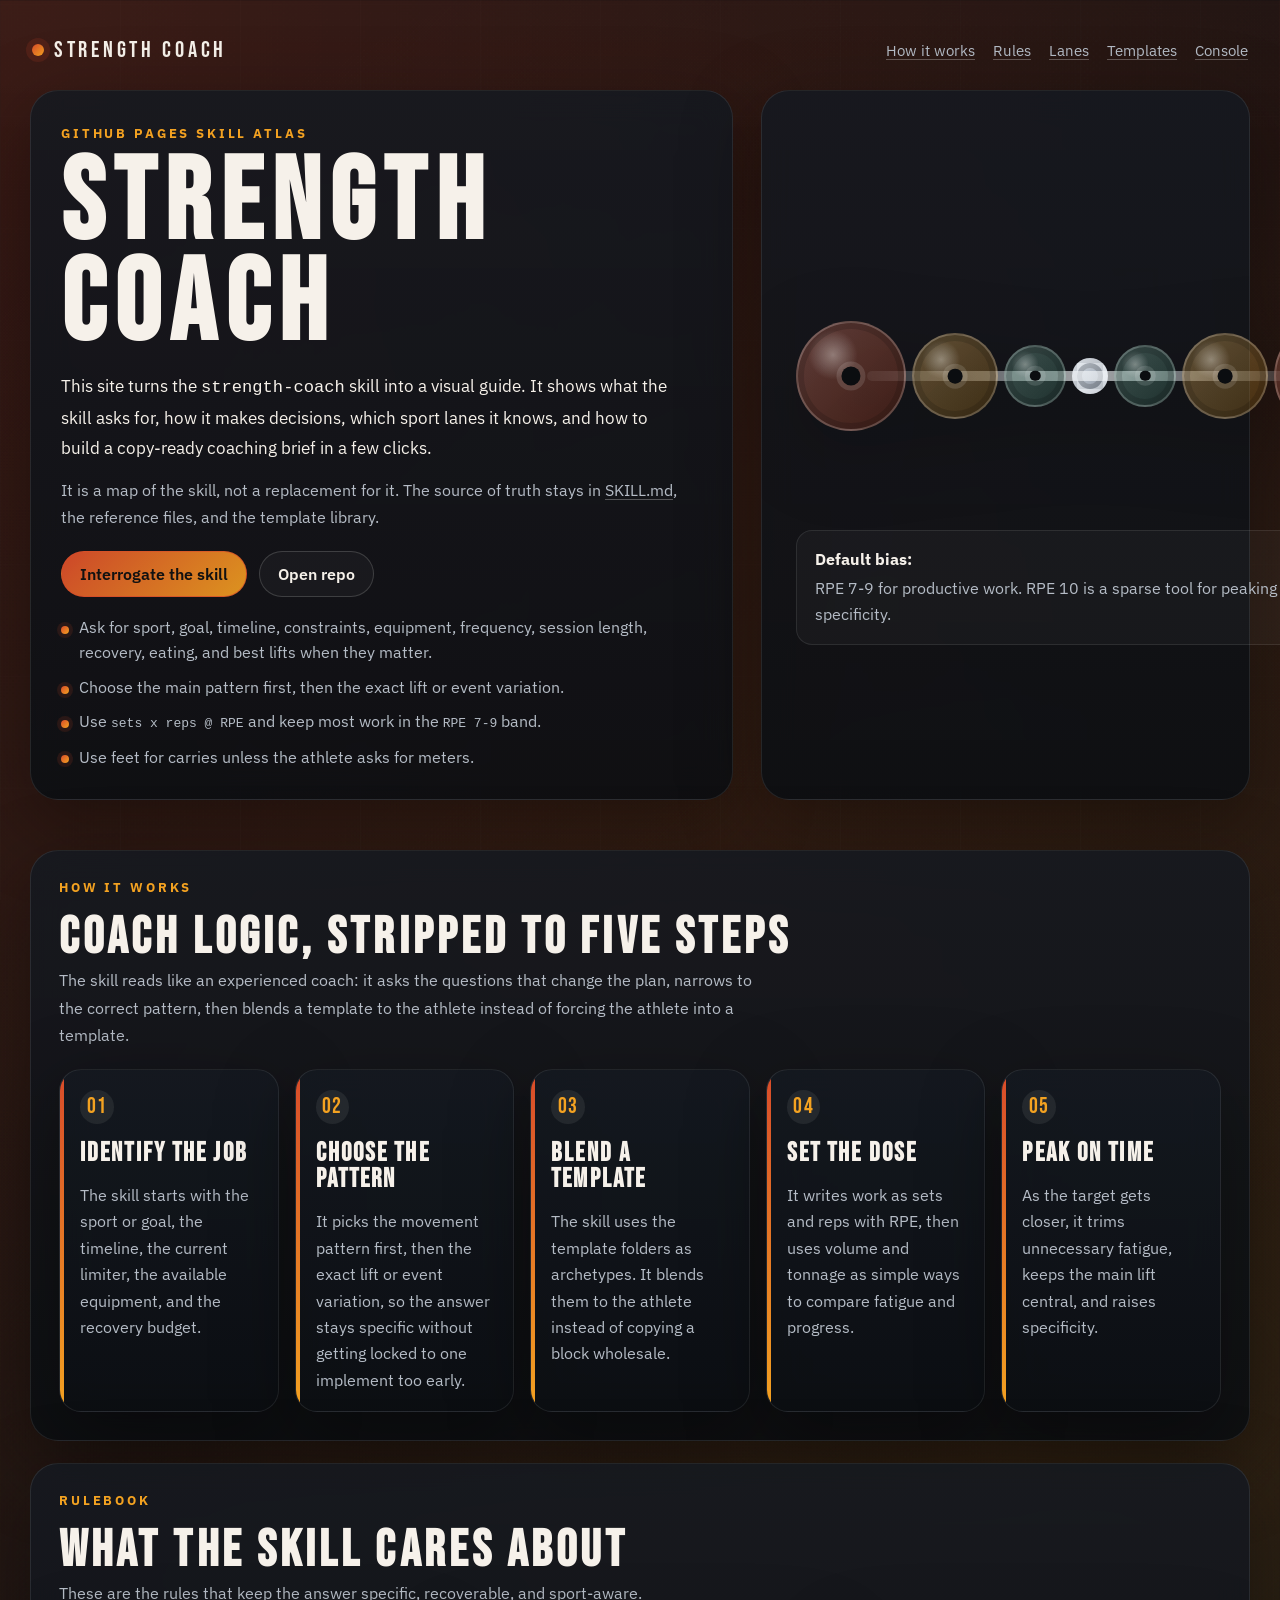
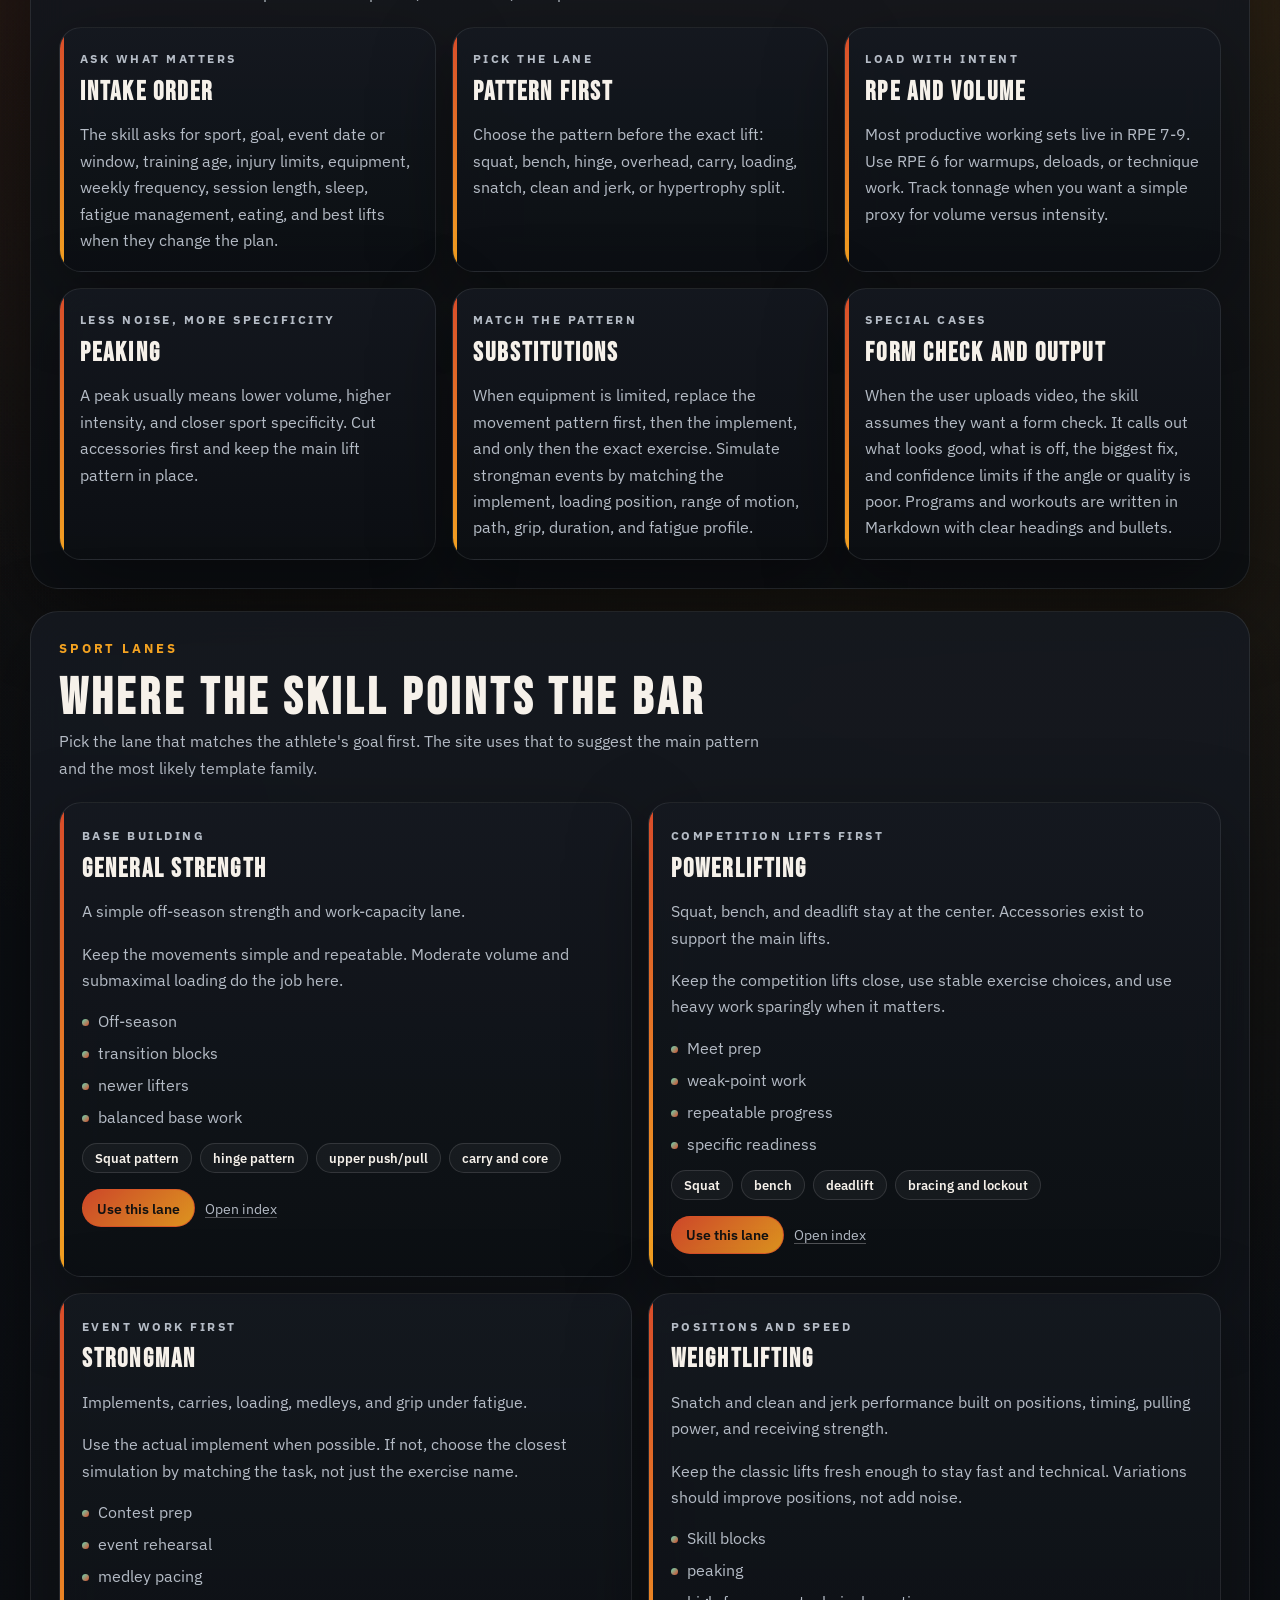
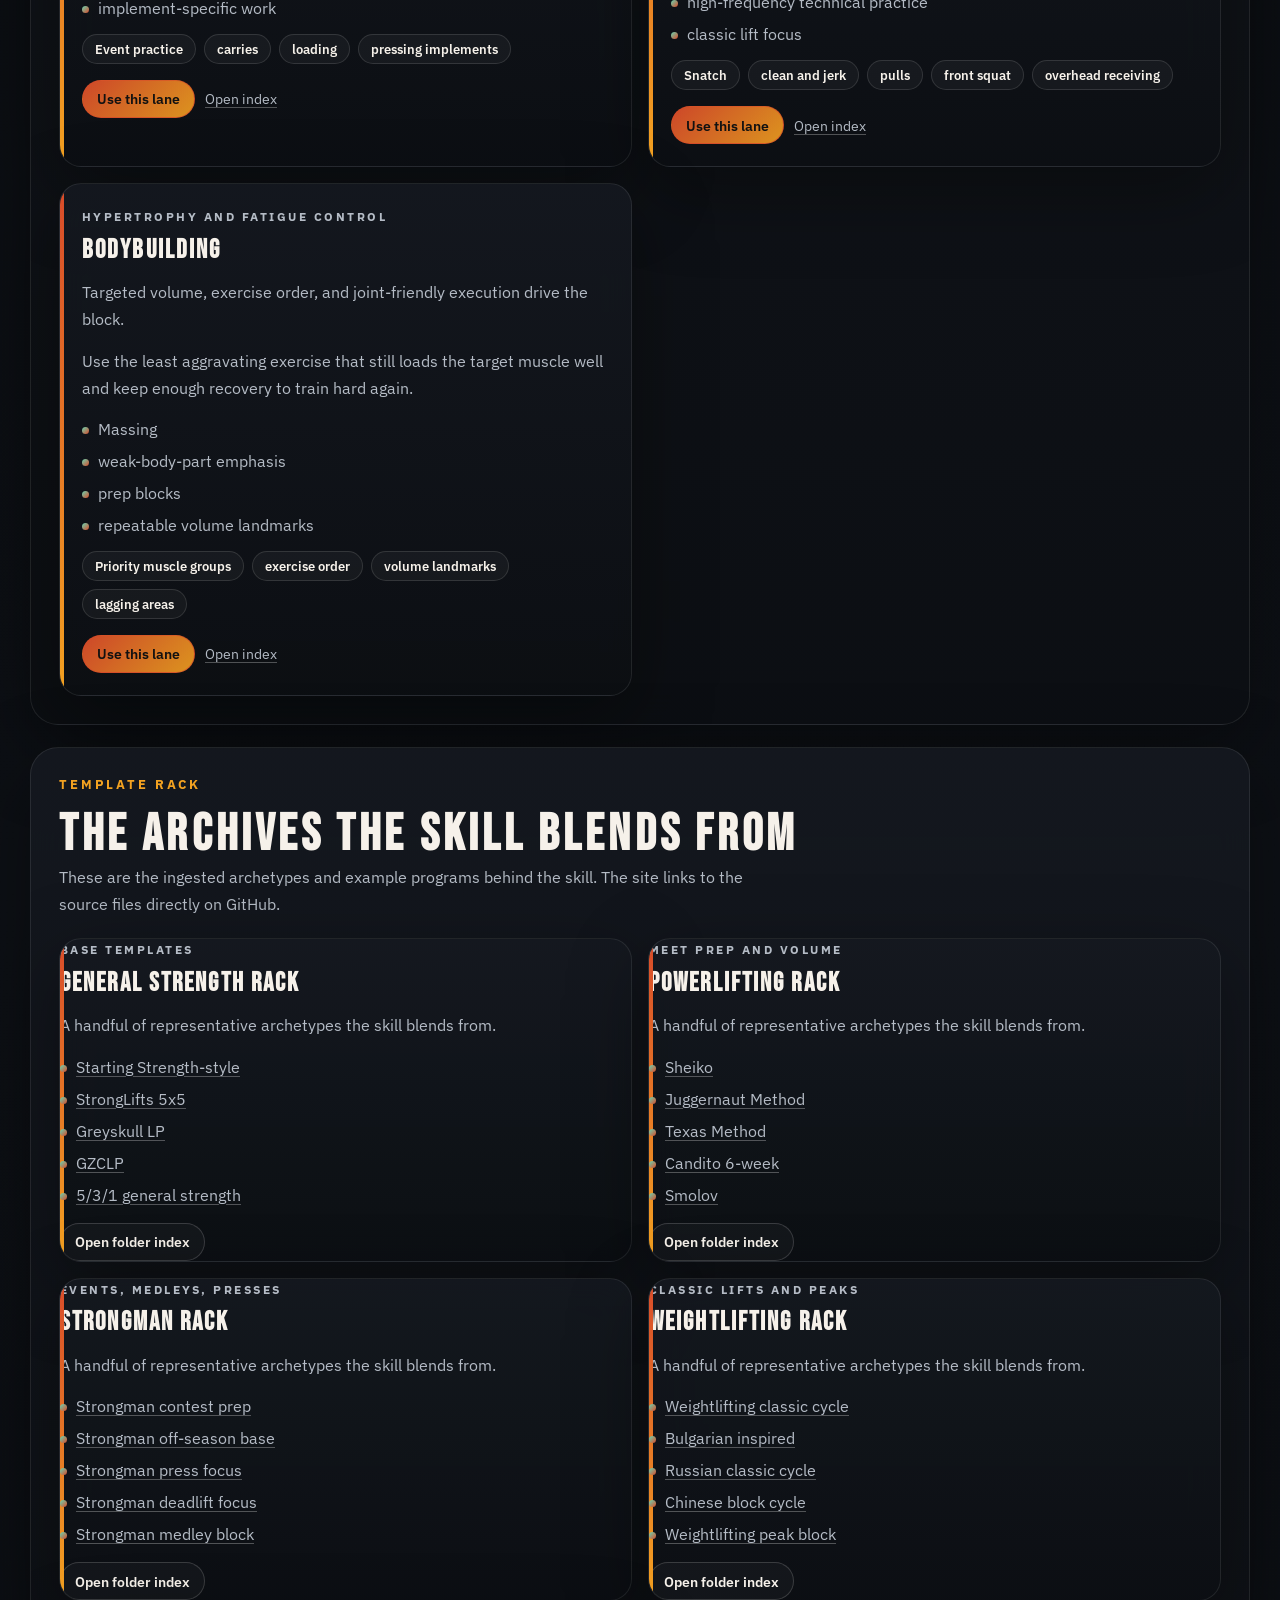
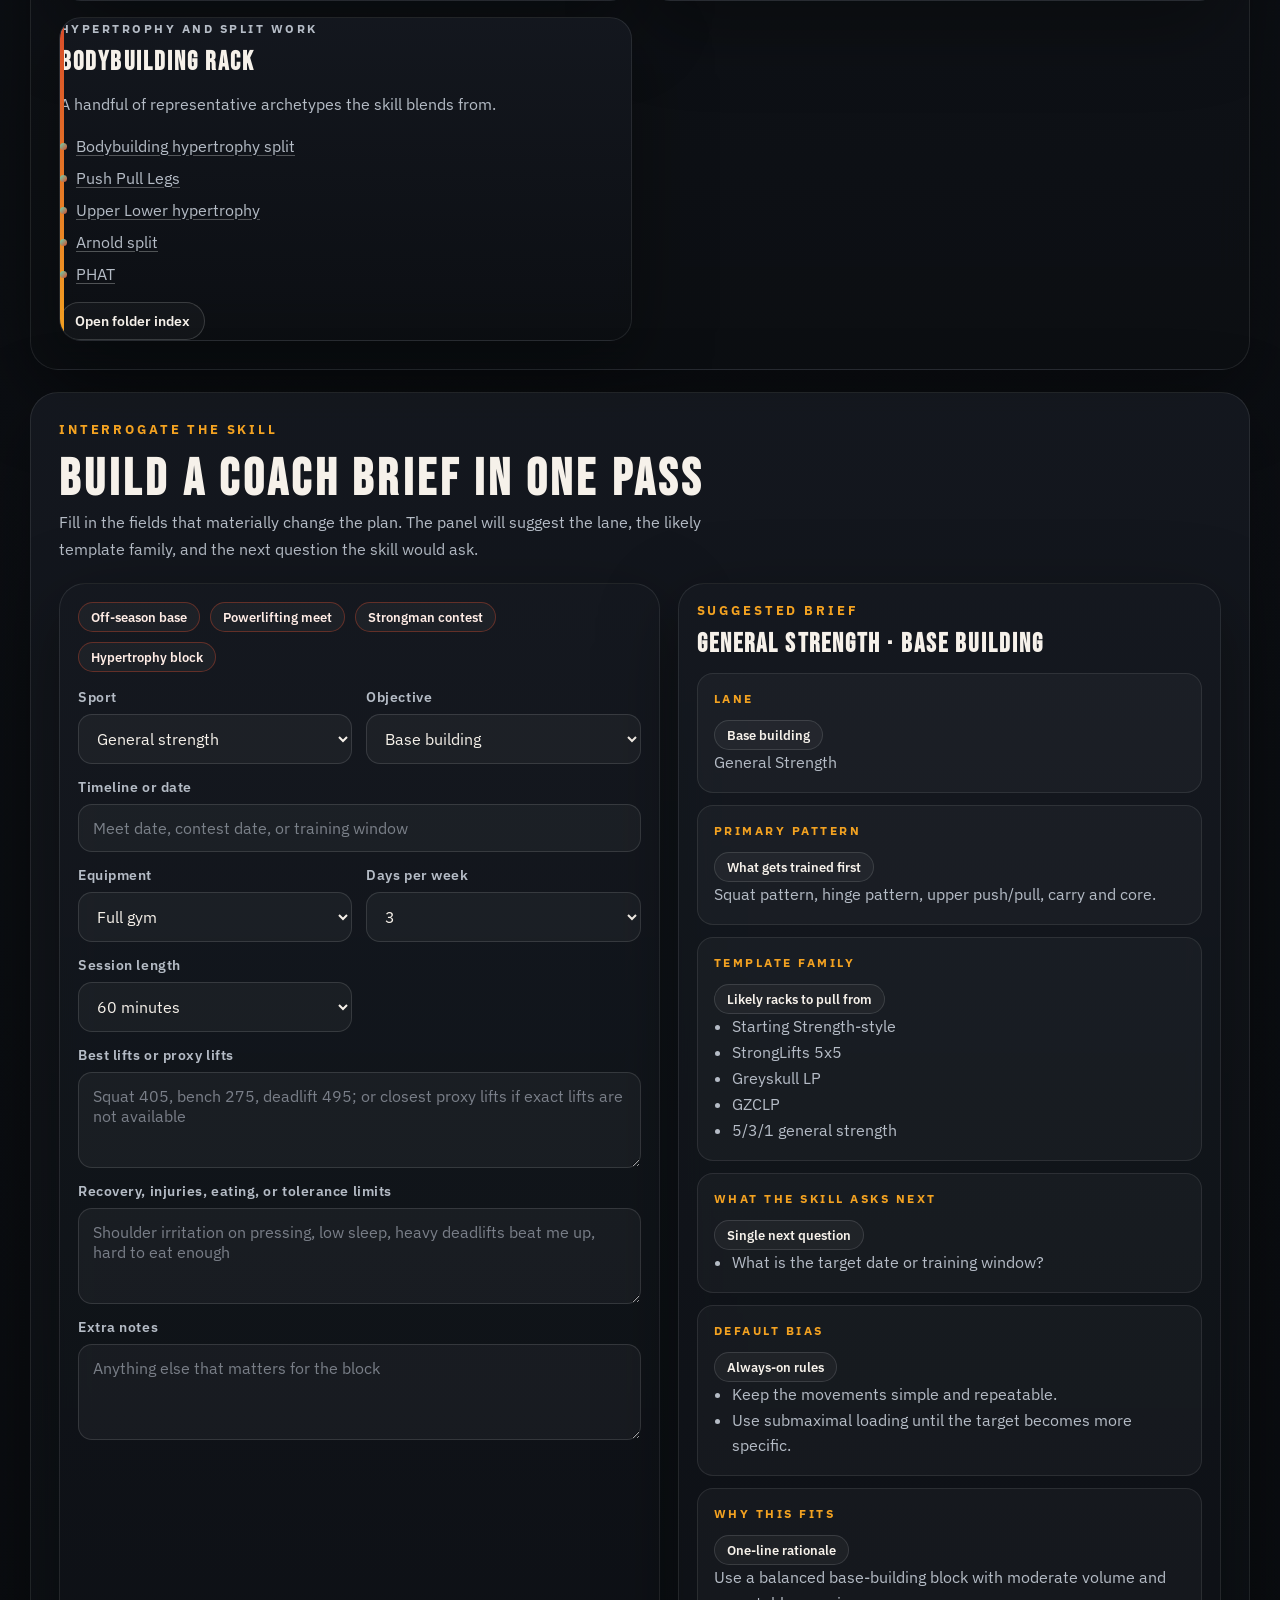
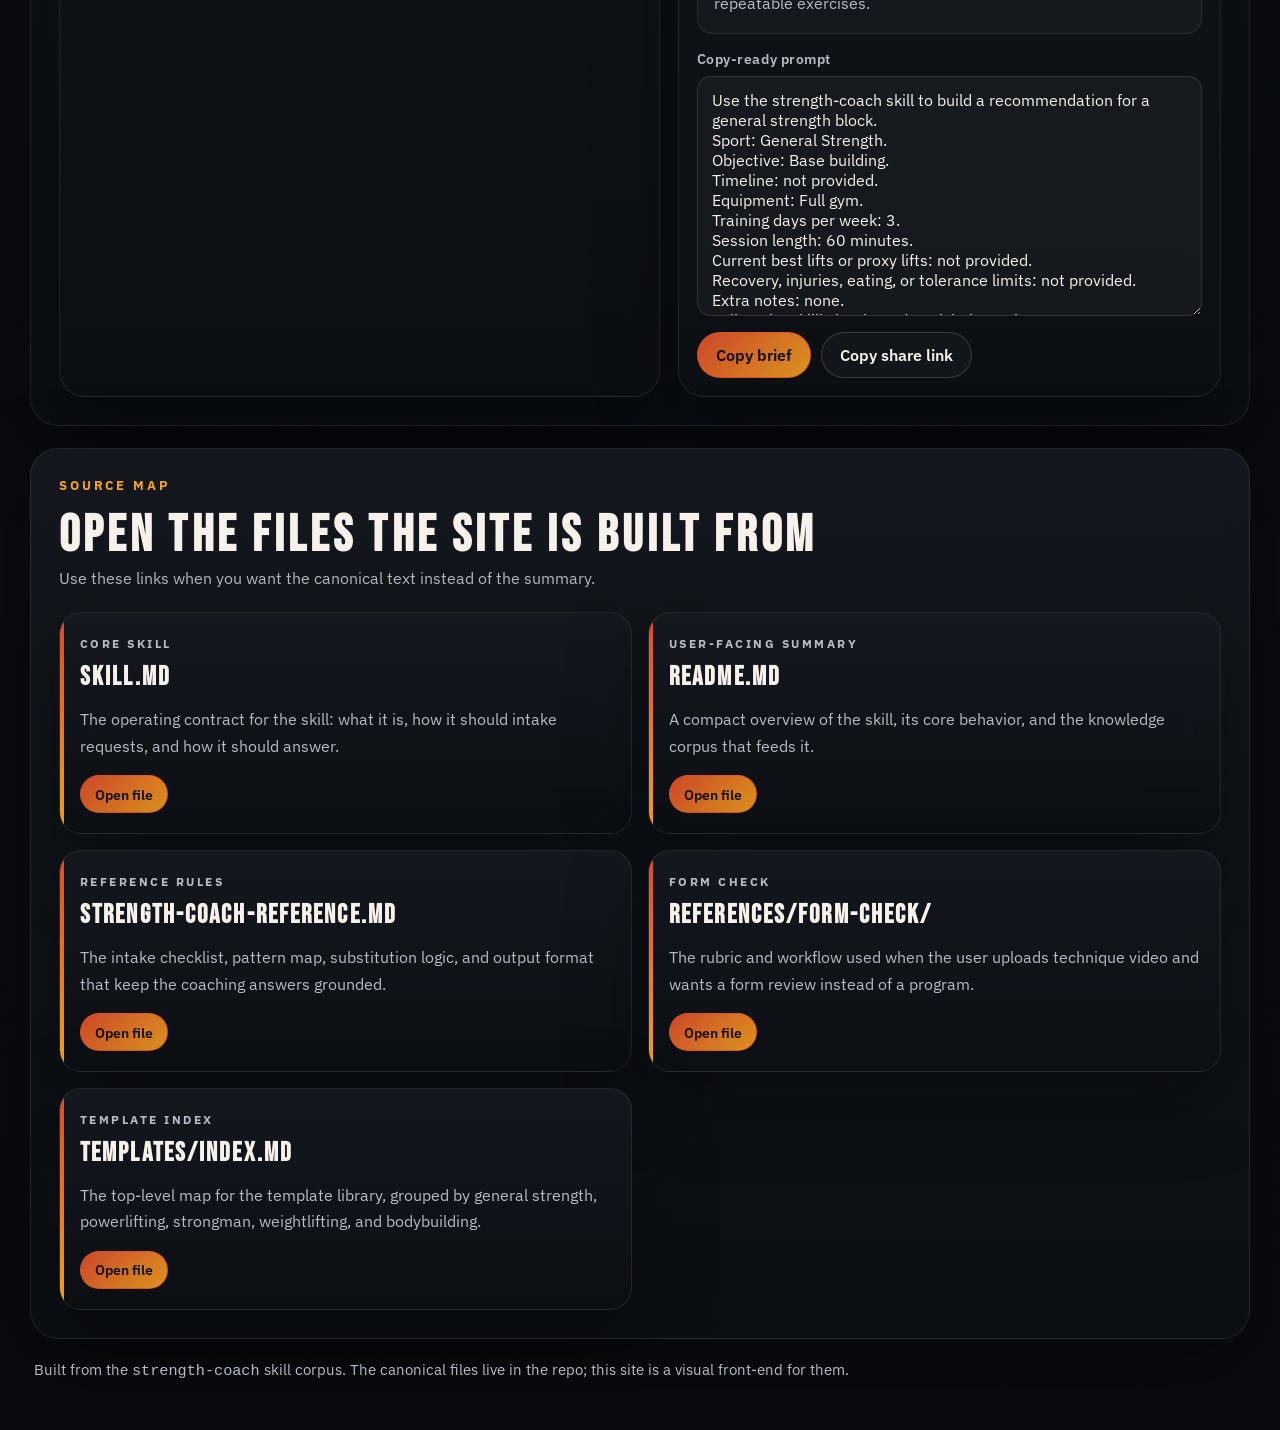
==== site/index.html @ b8aef561 "publish strength coach site" ====
<!DOCTYPE html>
<html lang="en">
<head>
  <meta charset="UTF-8">
  <meta name="viewport" content="width=device-width, initial-scale=1.0">
  <meta name="description" content="A gym-style GitHub Pages site for the strength-coach skill.">
  <meta name="theme-color" content="#bf3b22">
  <meta property="og:title" content="Strength Coach Atlas">
  <meta property="og:description" content="Explore the strength-coach skill, its rules, its templates, and a simple intake console.">
  <title>Strength Coach Atlas</title>
  <link rel="preconnect" href="https://fonts.googleapis.com">
  <link rel="preconnect" href="https://fonts.gstatic.com" crossorigin>
  <link href="https://fonts.googleapis.com/css2?family=Bebas+Neue&family=IBM+Plex+Sans:wght@400;500;600;700&display=swap" rel="stylesheet">
  <link rel="stylesheet" href="styles.css">
</head>
<body>
  <div class="backdrop backdrop--grid" aria-hidden="true"></div>
  <div class="backdrop backdrop--rings" aria-hidden="true"></div>

  <div class="page">
    <header class="hero" id="top">
      <nav class="topbar" aria-label="Primary">
        <a class="brand" href="#top">Strength Coach</a>
        <div class="topbar__links">
          <a href="#how">How it works</a>
          <a href="#rules">Rules</a>
          <a href="#lanes">Lanes</a>
          <a href="#templates">Templates</a>
          <a href="#console">Console</a>
        </div>
      </nav>

      <div class="hero__grid">
        <div class="hero__copy">
          <p class="eyebrow">GitHub Pages skill atlas</p>
          <h1>Strength Coach</h1>
          <p class="lede">
            This site turns the <code>strength-coach</code> skill into a visual guide.
            It shows what the skill asks for, how it makes decisions, which sport lanes it knows,
            and how to build a copy-ready coaching brief in a few clicks.
          </p>

          <p class="hero__note">
            It is a map of the skill, not a replacement for it. The source of truth stays in
            <a href="https://github.com/ryanbieber/strength-coach/blob/main/SKILL.md" target="_blank" rel="noreferrer">SKILL.md</a>,
            the reference files, and the template library.
          </p>

          <div class="hero__actions">
            <a class="button button--primary" href="#console">Interrogate the skill</a>
            <a class="button" href="https://github.com/ryanbieber/strength-coach" target="_blank" rel="noreferrer">Open repo</a>
          </div>

          <ul class="hero__bullets" aria-label="Core rules">
            <li>Ask for sport, goal, timeline, constraints, equipment, frequency, session length, recovery, eating, and best lifts when they matter.</li>
            <li>Choose the main pattern first, then the exact lift or event variation.</li>
            <li>Use <code>sets x reps @ RPE</code> and keep most work in the <code>RPE 7-9</code> band.</li>
            <li>Use feet for carries unless the athlete asks for meters.</li>
          </ul>
        </div>

        <div class="hero__platewall" aria-hidden="true">
          <div class="barbell">
            <span class="plate plate--xl"></span>
            <span class="plate plate--lg"></span>
            <span class="plate plate--md"></span>
            <span class="sleeve"></span>
            <span class="plate plate--md"></span>
            <span class="plate plate--lg"></span>
            <span class="plate plate--xl"></span>
          </div>
          <div class="hero__callout">
            <strong>Default bias:</strong>
            <span>RPE 7-9 for productive work. RPE 10 is a sparse tool for peaking and specificity.</span>
          </div>
        </div>
      </div>
    </header>

    <main>
      <section class="section" id="how">
        <div class="section__heading">
          <p class="eyebrow">How it works</p>
          <h2>Coach logic, stripped to five steps</h2>
          <p class="section__lede">
            The skill reads like an experienced coach: it asks the questions that change the plan,
            narrows to the correct pattern, then blends a template to the athlete instead of forcing the athlete into a template.
          </p>
        </div>
        <div id="how-grid" class="card-grid"></div>
      </section>

      <section class="section" id="rules">
        <div class="section__heading">
          <p class="eyebrow">Rulebook</p>
          <h2>What the skill cares about</h2>
          <p class="section__lede">
            These are the rules that keep the answer specific, recoverable, and sport-aware.
          </p>
        </div>
        <div id="rules-grid" class="card-grid card-grid--three"></div>
      </section>

      <section class="section" id="lanes">
        <div class="section__heading">
          <p class="eyebrow">Sport lanes</p>
          <h2>Where the skill points the bar</h2>
          <p class="section__lede">
            Pick the lane that matches the athlete's goal first. The site uses that to suggest the main pattern and the most likely template family.
          </p>
        </div>
        <div id="lanes-grid" class="lane-grid"></div>
      </section>

      <section class="section" id="templates">
        <div class="section__heading">
          <p class="eyebrow">Template rack</p>
          <h2>The archives the skill blends from</h2>
          <p class="section__lede">
            These are the ingested archetypes and example programs behind the skill. The site links to the source files directly on GitHub.
          </p>
        </div>
        <div id="templates-grid" class="template-grid"></div>
      </section>

      <section class="section" id="console">
        <div class="section__heading">
          <p class="eyebrow">Interrogate the skill</p>
          <h2>Build a coach brief in one pass</h2>
          <p class="section__lede">
            Fill in the fields that materially change the plan. The panel will suggest the lane, the likely template family, and the next question the skill would ask.
          </p>
        </div>

        <div class="console">
          <form id="brief-form" class="brief-form">
            <div class="brief-form__presets" aria-label="Quick presets">
              <button type="button" class="chip" data-preset="base">Off-season base</button>
              <button type="button" class="chip" data-preset="meet">Powerlifting meet</button>
              <button type="button" class="chip" data-preset="contest">Strongman contest</button>
              <button type="button" class="chip" data-preset="hypertrophy">Hypertrophy block</button>
            </div>

            <div class="brief-form__grid">
              <label class="field">
                <span>Sport</span>
                <select name="sport">
                  <option value="general-strength">General strength</option>
                  <option value="powerlifting">Powerlifting</option>
                  <option value="strongman">Strongman</option>
                  <option value="weightlifting">Weightlifting</option>
                  <option value="bodybuilding">Bodybuilding</option>
                </select>
              </label>

              <label class="field">
                <span>Objective</span>
                <select name="objective">
                  <option value="base">Base building</option>
                  <option value="build">Build phase</option>
                  <option value="peak">Peak</option>
                  <option value="contest-prep">Contest prep</option>
                  <option value="hypertrophy">Hypertrophy</option>
                  <option value="weak-point">Weak point focus</option>
                  <option value="general">General improvement</option>
                </select>
              </label>

              <label class="field field--wide">
                <span>Timeline or date</span>
                <input name="timeline" type="text" placeholder="Meet date, contest date, or training window">
              </label>

              <label class="field">
                <span>Equipment</span>
                <select name="equipment">
                  <option value="full-gym">Full gym</option>
                  <option value="barbell-only">Barbell only</option>
                  <option value="home-gym">Home gym</option>
                  <option value="implements">Strongman implements</option>
                  <option value="machines-cables">Machines and cables</option>
                  <option value="mixed">Mixed / limited</option>
                </select>
              </label>

              <label class="field">
                <span>Days per week</span>
                <select name="days">
                  <option value="3">3</option>
                  <option value="4">4</option>
                  <option value="5">5</option>
                  <option value="6">6</option>
                </select>
              </label>

              <label class="field">
                <span>Session length</span>
                <select name="session">
                  <option value="60">60 minutes</option>
                  <option value="75">75 minutes</option>
                  <option value="90">90 minutes</option>
                  <option value="120">120 minutes</option>
                </select>
              </label>

              <label class="field field--wide">
                <span>Best lifts or proxy lifts</span>
                <textarea name="bests" rows="3" placeholder="Squat 405, bench 275, deadlift 495; or closest proxy lifts if exact lifts are not available"></textarea>
              </label>

              <label class="field field--wide">
                <span>Recovery, injuries, eating, or tolerance limits</span>
                <textarea name="limits" rows="3" placeholder="Shoulder irritation on pressing, low sleep, heavy deadlifts beat me up, hard to eat enough"></textarea>
              </label>

              <label class="field field--wide">
                <span>Extra notes</span>
                <textarea name="notes" rows="3" placeholder="Anything else that matters for the block"></textarea>
              </label>
            </div>
          </form>

          <aside class="brief-output" aria-live="polite">
            <div class="brief-output__header">
              <p class="eyebrow">Suggested brief</p>
              <h3 id="brief-title">General strength base</h3>
            </div>

            <div id="brief-summary" class="brief-output__summary"></div>

            <label class="field brief-output__copy">
              <span>Copy-ready prompt</span>
              <textarea id="brief-copy" rows="10" readonly></textarea>
            </label>

            <div class="brief-output__actions">
              <button type="button" class="button button--primary" id="copy-brief">Copy brief</button>
              <button type="button" class="button" id="copy-link">Copy share link</button>
            </div>
          </aside>
        </div>
      </section>

      <section class="section" id="sources">
        <div class="section__heading">
          <p class="eyebrow">Source map</p>
          <h2>Open the files the site is built from</h2>
          <p class="section__lede">
            Use these links when you want the canonical text instead of the summary.
          </p>
        </div>
        <div id="source-grid" class="source-grid"></div>
      </section>
    </main>

    <footer class="footer">
      <p>
        Built from the <code>strength-coach</code> skill corpus. The canonical files live in the repo; this site is a visual front-end for them.
      </p>
    </footer>
  </div>

  <script src="app.js" defer></script>
</body>
</html>
---- site/styles.css ----
:root {
  color-scheme: dark;
  --bg: #0a0c10;
  --bg-soft: #11151b;
  --panel: rgba(17, 21, 27, 0.88);
  --panel-strong: rgba(25, 30, 38, 0.98);
  --line: rgba(255, 255, 255, 0.09);
  --line-strong: rgba(255, 255, 255, 0.16);
  --text: #f6f1ea;
  --muted: #b5bcc6;
  --subtle: #7d8793;
  --accent: #d84b2a;
  --accent-2: #f3a221;
  --accent-3: #68d6b3;
  --shadow: 0 24px 80px rgba(0, 0, 0, 0.35);
  --radius: 22px;
  --radius-sm: 16px;
  --max: 1220px;
}

* {
  box-sizing: border-box;
}

html {
  scroll-behavior: smooth;
}

body {
  margin: 0;
  min-height: 100vh;
  font-family: "IBM Plex Sans", system-ui, sans-serif;
  background:
    radial-gradient(circle at top left, rgba(216, 75, 42, 0.24), transparent 28%),
    radial-gradient(circle at 85% 18%, rgba(243, 162, 33, 0.14), transparent 24%),
    linear-gradient(180deg, #080a0d 0%, #0d1015 52%, #090b0e 100%);
  color: var(--text);
  overflow-x: hidden;
}

body::before {
  content: "";
  position: fixed;
  inset: 0;
  pointer-events: none;
  background-image:
    linear-gradient(to bottom, rgba(255, 255, 255, 0.03), transparent 15%),
    repeating-linear-gradient(90deg, rgba(255, 255, 255, 0.025) 0 1px, transparent 1px 120px);
  opacity: 0.35;
  mix-blend-mode: screen;
}

a {
  color: inherit;
  text-decoration-color: rgba(255, 255, 255, 0.28);
  text-underline-offset: 0.18em;
}

a:hover {
  text-decoration-color: currentColor;
}

button,
input,
select,
textarea {
  font: inherit;
}

button {
  cursor: pointer;
}

.page {
  position: relative;
  z-index: 1;
  width: min(var(--max), calc(100% - 32px));
  margin: 0 auto;
  padding: 18px 0 48px;
}

.backdrop {
  position: fixed;
  inset: 0;
  pointer-events: none;
  z-index: 0;
}

.backdrop--grid {
  background:
    linear-gradient(transparent 0 0),
    repeating-linear-gradient(0deg, transparent 0 111px, rgba(255, 255, 255, 0.03) 111px 112px);
  opacity: 0.3;
}

.backdrop--rings {
  background:
    radial-gradient(circle at 12% 9%, rgba(216, 75, 42, 0.16), transparent 0 180px),
    radial-gradient(circle at 88% 12%, rgba(243, 162, 33, 0.12), transparent 0 220px),
    radial-gradient(circle at 68% 70%, rgba(104, 214, 179, 0.08), transparent 0 220px);
  filter: blur(2px);
}

.hero,
.section,
.footer {
  position: relative;
}

.hero {
  padding: 8px 0 28px;
}

.topbar {
  display: flex;
  align-items: center;
  justify-content: space-between;
  gap: 20px;
  padding: 10px 2px 26px;
}

.brand {
  display: inline-flex;
  align-items: center;
  gap: 10px;
  font-family: "Bebas Neue", sans-serif;
  font-size: 1.45rem;
  letter-spacing: 0.16em;
  text-transform: uppercase;
  text-decoration: none;
}

.brand::before {
  content: "";
  width: 12px;
  height: 12px;
  border-radius: 50%;
  background: linear-gradient(135deg, var(--accent), var(--accent-2));
  box-shadow: 0 0 0 6px rgba(216, 75, 42, 0.14);
}

.topbar__links {
  display: flex;
  flex-wrap: wrap;
  justify-content: flex-end;
  gap: 14px 18px;
  color: var(--muted);
  font-size: 0.93rem;
}

.hero__grid {
  display: grid;
  grid-template-columns: minmax(0, 1.18fr) minmax(320px, 0.82fr);
  gap: 28px;
  align-items: center;
}

.hero__copy,
.hero__platewall,
.section,
.brief-form,
.brief-output,
.card,
.lane-card,
.template-card,
.source-card {
  border: 1px solid var(--line);
  background: linear-gradient(180deg, rgba(21, 25, 32, 0.88), rgba(12, 15, 19, 0.9));
  box-shadow: var(--shadow);
  backdrop-filter: blur(16px);
}

.hero__copy {
  border-radius: calc(var(--radius) + 6px);
  padding: 34px 30px 30px;
}

.eyebrow {
  margin: 0 0 12px;
  color: var(--accent-2);
  font-size: 0.81rem;
  font-weight: 700;
  letter-spacing: 0.22em;
  text-transform: uppercase;
}

h1,
h2,
h3 {
  margin: 0;
  font-family: "Bebas Neue", sans-serif;
  letter-spacing: 0.08em;
  text-transform: uppercase;
}

h1 {
  font-size: clamp(4rem, 9vw, 7.4rem);
  line-height: 0.88;
  margin-bottom: 14px;
}

h2 {
  font-size: clamp(2rem, 4vw, 3.2rem);
  line-height: 0.92;
}

h3 {
  font-size: 1.65rem;
  line-height: 1;
}

.lede {
  margin: 0 0 14px;
  max-width: 62ch;
  color: var(--text);
  font-size: 1.07rem;
  line-height: 1.75;
}

.hero__note,
.section__lede,
.footer {
  color: var(--muted);
  line-height: 1.7;
}

.hero__note {
  margin: 0 0 20px;
  max-width: 66ch;
}

.hero__actions {
  display: flex;
  flex-wrap: wrap;
  gap: 12px;
  margin-bottom: 18px;
}

.button {
  display: inline-flex;
  align-items: center;
  justify-content: center;
  min-height: 46px;
  padding: 0 18px;
  border-radius: 999px;
  border: 1px solid var(--line-strong);
  background: rgba(255, 255, 255, 0.03);
  color: var(--text);
  text-decoration: none;
  font-weight: 600;
  transition: transform 0.18s ease, border-color 0.18s ease, background 0.18s ease;
}

.button:hover,
.button:focus-visible {
  transform: translateY(-1px);
  border-color: rgba(255, 255, 255, 0.24);
  background: rgba(255, 255, 255, 0.06);
}

.button--primary {
  border-color: rgba(216, 75, 42, 0.68);
  background: linear-gradient(135deg, rgba(216, 75, 42, 0.95), rgba(243, 162, 33, 0.9));
  color: #111;
}

.button--primary:hover,
.button--primary:focus-visible {
  border-color: rgba(243, 162, 33, 0.95);
  background: linear-gradient(135deg, rgba(225, 94, 56, 1), rgba(243, 180, 44, 1));
}

.hero__bullets {
  display: grid;
  gap: 10px;
  margin: 0;
  padding: 0;
  list-style: none;
}

.hero__bullets li {
  position: relative;
  padding-left: 18px;
  color: var(--muted);
  line-height: 1.55;
}

.hero__bullets li::before {
  content: "";
  position: absolute;
  left: 0;
  top: 0.68em;
  width: 8px;
  height: 8px;
  border-radius: 50%;
  background: linear-gradient(135deg, var(--accent), var(--accent-2));
  box-shadow: 0 0 0 4px rgba(216, 75, 42, 0.12);
}

.hero__platewall {
  border-radius: calc(var(--radius) + 6px);
  padding: 34px;
  min-height: 100%;
  display: grid;
  gap: 24px;
  align-content: center;
}

.barbell {
  position: relative;
  display: flex;
  align-items: center;
  justify-content: center;
  min-height: 260px;
  gap: 6px;
  padding: 20px 0;
  filter: drop-shadow(0 22px 42px rgba(0, 0, 0, 0.38));
  animation: float 7s ease-in-out infinite;
}

.barbell::before {
  content: "";
  position: absolute;
  inset: 50% 12%;
  height: 10px;
  transform: translateY(-50%);
  border-radius: 999px;
  background: linear-gradient(90deg, rgba(210, 218, 230, 0.1), rgba(244, 247, 250, 0.65), rgba(210, 218, 230, 0.1));
}

.plate,
.sleeve {
  display: inline-block;
  border-radius: 50%;
}

.plate {
  position: relative;
  border: 2px solid rgba(255, 255, 255, 0.18);
  background: radial-gradient(circle at 33% 30%, rgba(255, 255, 255, 0.35), transparent 24%), linear-gradient(135deg, rgba(255, 255, 255, 0.12), rgba(0, 0, 0, 0.16));
  box-shadow: inset 0 0 0 6px rgba(0, 0, 0, 0.14);
}

.plate::after {
  content: "";
  position: absolute;
  inset: 50%;
  width: 18%;
  height: 18%;
  transform: translate(-50%, -50%);
  border-radius: 50%;
  background: #0b0d10;
  box-shadow: 0 0 0 5px rgba(255, 255, 255, 0.12);
}

.plate--xl {
  width: 110px;
  height: 110px;
  background-color: rgba(216, 75, 42, 0.28);
}

.plate--lg {
  width: 86px;
  height: 86px;
  background-color: rgba(243, 162, 33, 0.25);
}

.plate--md {
  width: 62px;
  height: 62px;
  background-color: rgba(104, 214, 179, 0.2);
}

.sleeve {
  width: 36px;
  height: 36px;
  border: 5px solid rgba(255, 255, 255, 0.38);
  background: linear-gradient(135deg, #d4dbe4, #8e97a3);
  box-shadow: inset 0 0 0 5px rgba(0, 0, 0, 0.16);
}

.hero__callout {
  padding: 16px 18px;
  border-radius: var(--radius-sm);
  border: 1px solid var(--line);
  background: rgba(255, 255, 255, 0.03);
  color: var(--muted);
  line-height: 1.6;
}

.hero__callout strong {
  display: block;
  color: var(--text);
  margin-bottom: 4px;
}

.section {
  margin-top: 22px;
  padding: 28px;
  border-radius: calc(var(--radius) + 6px);
}

.section__heading {
  display: grid;
  gap: 6px;
  margin-bottom: 20px;
}

.section__lede {
  margin: 0;
  max-width: 70ch;
}

.card-grid,
.lane-grid,
.template-grid,
.source-grid {
  display: grid;
  gap: 16px;
}

.card-grid {
  grid-template-columns: repeat(5, minmax(0, 1fr));
}

.card-grid--three {
  grid-template-columns: repeat(3, minmax(0, 1fr));
}

.lane-grid {
  grid-template-columns: repeat(2, minmax(0, 1fr));
}

.template-grid,
.source-grid {
  grid-template-columns: repeat(2, minmax(0, 1fr));
}

.card,
.lane-card,
.template-card,
.source-card {
  position: relative;
  overflow: hidden;
  border-radius: var(--radius);
}

.card {
  padding: 20px 20px 18px;
  min-height: 100%;
}

.card::before,
.lane-card::before,
.template-card::before,
.source-card::before {
  content: "";
  position: absolute;
  inset: 0 auto 0 0;
  width: 4px;
  background: linear-gradient(180deg, var(--accent), var(--accent-2));
}

.card__number {
  display: inline-flex;
  align-items: center;
  justify-content: center;
  width: 2.1rem;
  height: 2.1rem;
  margin-bottom: 16px;
  border-radius: 50%;
  background: rgba(255, 255, 255, 0.07);
  color: var(--accent-2);
  font-family: "Bebas Neue", sans-serif;
  font-size: 1.35rem;
  letter-spacing: 0.06em;
}

.card p,
.lane-card p,
.template-card p,
.source-card p {
  color: var(--muted);
  line-height: 1.65;
}

.card p:last-child,
.lane-card p:last-child,
.template-card p:last-child,
.source-card p:last-child {
  margin-bottom: 0;
}

.pill-row,
.lane-card__tags,
.template-card__tags {
  display: flex;
  flex-wrap: wrap;
  gap: 8px;
  margin-top: 14px;
}

.pill,
.chip,
.tag {
  display: inline-flex;
  align-items: center;
  justify-content: center;
  min-height: 30px;
  padding: 0 12px;
  border-radius: 999px;
  border: 1px solid rgba(255, 255, 255, 0.12);
  background: rgba(255, 255, 255, 0.04);
  color: var(--text);
  font-size: 0.84rem;
  font-weight: 600;
}

.chip {
  border-color: rgba(216, 75, 42, 0.38);
  color: #ffece5;
  transition: transform 0.18s ease, background 0.18s ease, border-color 0.18s ease;
}

.chip:hover,
.chip:focus-visible {
  transform: translateY(-1px);
  border-color: rgba(243, 162, 33, 0.75);
  background: rgba(216, 75, 42, 0.16);
}

.lane-card {
  padding: 22px;
}

.lane-card__eyebrow,
.template-card__eyebrow,
.source-card__eyebrow {
  margin: 0 0 10px;
  color: var(--accent-2);
  font-size: 0.78rem;
  font-weight: 700;
  letter-spacing: 0.2em;
  text-transform: uppercase;
}

.lane-card__list,
.template-card__list {
  display: grid;
  gap: 8px;
  margin: 14px 0 0;
  padding: 0;
  list-style: none;
}

.lane-card__list li,
.template-card__list li {
  position: relative;
  padding-left: 16px;
  color: var(--muted);
  line-height: 1.5;
}

.lane-card__list li::before,
.template-card__list li::before {
  content: "";
  position: absolute;
  left: 0;
  top: 0.62em;
  width: 7px;
  height: 7px;
  border-radius: 50%;
  background: linear-gradient(135deg, var(--accent-3), var(--accent));
}

.lane-card__actions,
.template-card__actions,
.source-card__actions {
  display: flex;
  flex-wrap: wrap;
  align-items: center;
  gap: 10px;
  margin-top: 16px;
}

.lane-card__actions .button,
.template-card__actions .button,
.source-card__actions .button {
  min-height: 38px;
  padding-inline: 14px;
  font-size: 0.9rem;
}

.lane-card__source,
.template-card__source,
.source-card__source {
  color: var(--muted);
  font-size: 0.9rem;
}

.console {
  display: grid;
  grid-template-columns: minmax(0, 1.05fr) minmax(320px, 0.95fr);
  gap: 18px;
}

.brief-form,
.brief-output {
  border-radius: calc(var(--radius) + 4px);
}

.brief-form {
  padding: 18px;
}

.brief-form__presets {
  display: flex;
  flex-wrap: wrap;
  gap: 10px;
  margin-bottom: 16px;
}

.brief-form__grid {
  display: grid;
  gap: 14px;
  grid-template-columns: repeat(2, minmax(0, 1fr));
}

.field {
  display: grid;
  gap: 8px;
  color: var(--muted);
}

.field span {
  font-size: 0.86rem;
  font-weight: 600;
  letter-spacing: 0.04em;
}

.field input,
.field select,
.field textarea {
  width: 100%;
  padding: 13px 14px;
  border-radius: 14px;
  border: 1px solid rgba(255, 255, 255, 0.12);
  background: rgba(255, 255, 255, 0.04);
  color: var(--text);
  transition: border-color 0.18s ease, background 0.18s ease, transform 0.18s ease;
}

.field input::placeholder,
.field textarea::placeholder {
  color: rgba(181, 188, 198, 0.62);
}

.field input:focus,
.field select:focus,
.field textarea:focus {
  outline: none;
  border-color: rgba(243, 162, 33, 0.72);
  background: rgba(255, 255, 255, 0.07);
}

.field textarea {
  resize: vertical;
  min-height: 96px;
}

.field--wide {
  grid-column: 1 / -1;
}

.brief-output {
  padding: 18px;
  display: grid;
  gap: 16px;
  align-content: start;
}

.brief-output__header h3 {
  margin-top: 4px;
}

.brief-output__summary {
  display: grid;
  gap: 12px;
}

.brief-summary-card {
  padding: 16px;
  border-radius: var(--radius-sm);
  border: 1px solid var(--line);
  background: rgba(255, 255, 255, 0.03);
}

.brief-summary-card strong {
  display: block;
  margin-bottom: 6px;
  color: var(--accent-2);
  font-size: 0.78rem;
  letter-spacing: 0.2em;
  text-transform: uppercase;
}

.brief-summary-card p,
.brief-summary-card ul {
  margin: 0;
  color: var(--muted);
  line-height: 1.62;
}

.brief-summary-card ul {
  padding-left: 18px;
}

.brief-output__copy {
  gap: 8px;
}

.brief-output__copy textarea {
  min-height: 240px;
  resize: vertical;
}

.brief-output__actions {
  display: flex;
  flex-wrap: wrap;
  gap: 10px;
}

.source-card {
  padding: 20px;
}

.source-card__actions a {
  text-decoration: none;
}

.footer {
  padding: 18px 4px 0;
  font-size: 0.95rem;
}

.footer p {
  margin: 0;
}

.button:focus-visible,
.chip:focus-visible,
.field input:focus-visible,
.field select:focus-visible,
.field textarea:focus-visible {
  outline: 2px solid rgba(243, 162, 33, 0.9);
  outline-offset: 2px;
}

@keyframes float {
  0%,
  100% {
    transform: translateY(0);
  }
  50% {
    transform: translateY(-8px);
  }
}

@media (max-width: 1180px) {
  .card-grid {
    grid-template-columns: repeat(3, minmax(0, 1fr));
  }

  .card-grid--three {
    grid-template-columns: repeat(2, minmax(0, 1fr));
  }

  .hero__grid,
  .console {
    grid-template-columns: 1fr;
  }
}

@media (max-width: 820px) {
  .page {
    width: min(100% - 20px, var(--max));
    padding-top: 10px;
  }

  .topbar,
  .hero__grid {
    grid-template-columns: 1fr;
    align-items: start;
  }

  .topbar {
    display: grid;
  }

  .topbar__links {
    justify-content: flex-start;
  }

  .hero__copy,
  .hero__platewall,
  .section,
  .brief-form,
  .brief-output {
    padding: 20px;
  }

  .card-grid,
  .card-grid--three,
  .lane-grid,
  .template-grid,
  .source-grid,
  .brief-form__grid {
    grid-template-columns: 1fr;
  }

  .barbell {
    min-height: 220px;
    scale: 0.9;
  }
}

@media (prefers-reduced-motion: reduce) {
  html {
    scroll-behavior: auto;
  }

  .barbell {
    animation: none;
  }

  .button,
  .chip,
  .field input,
  .field select,
  .field textarea {
    transition: none;
  }
}
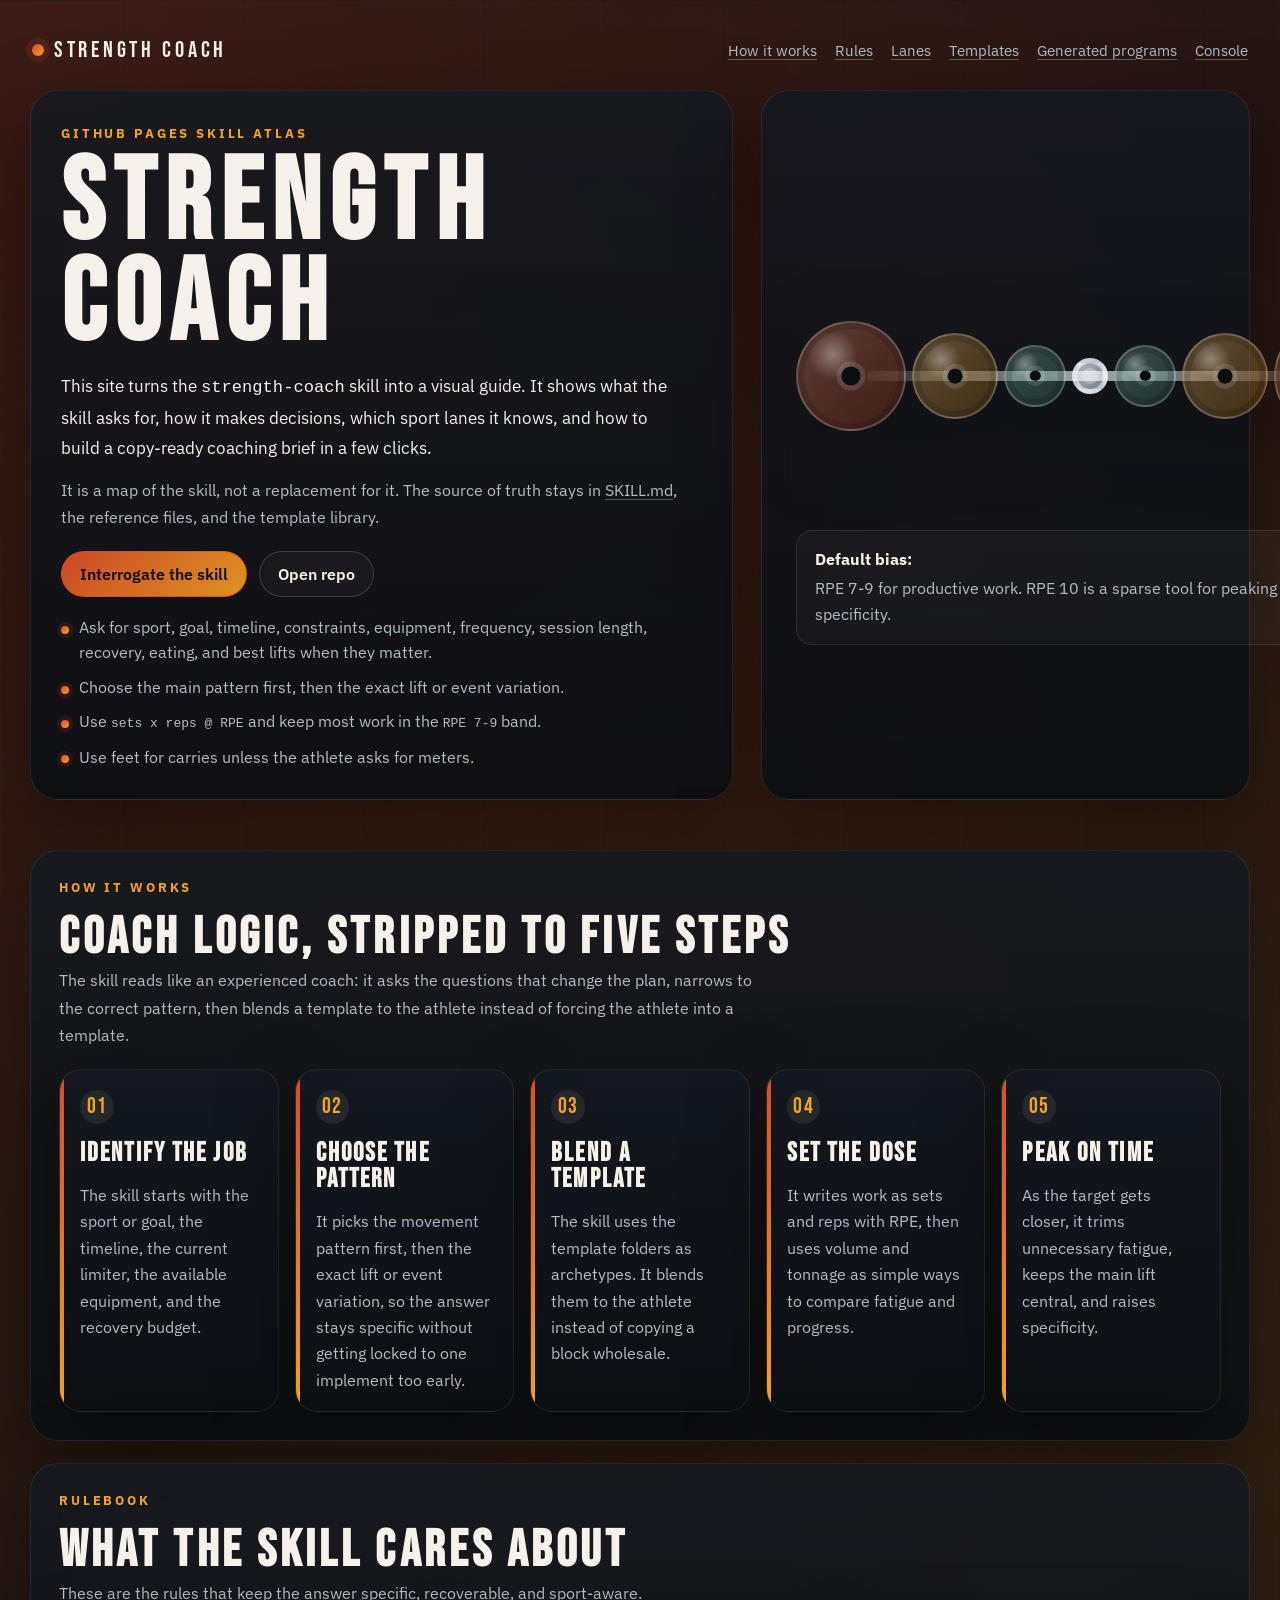
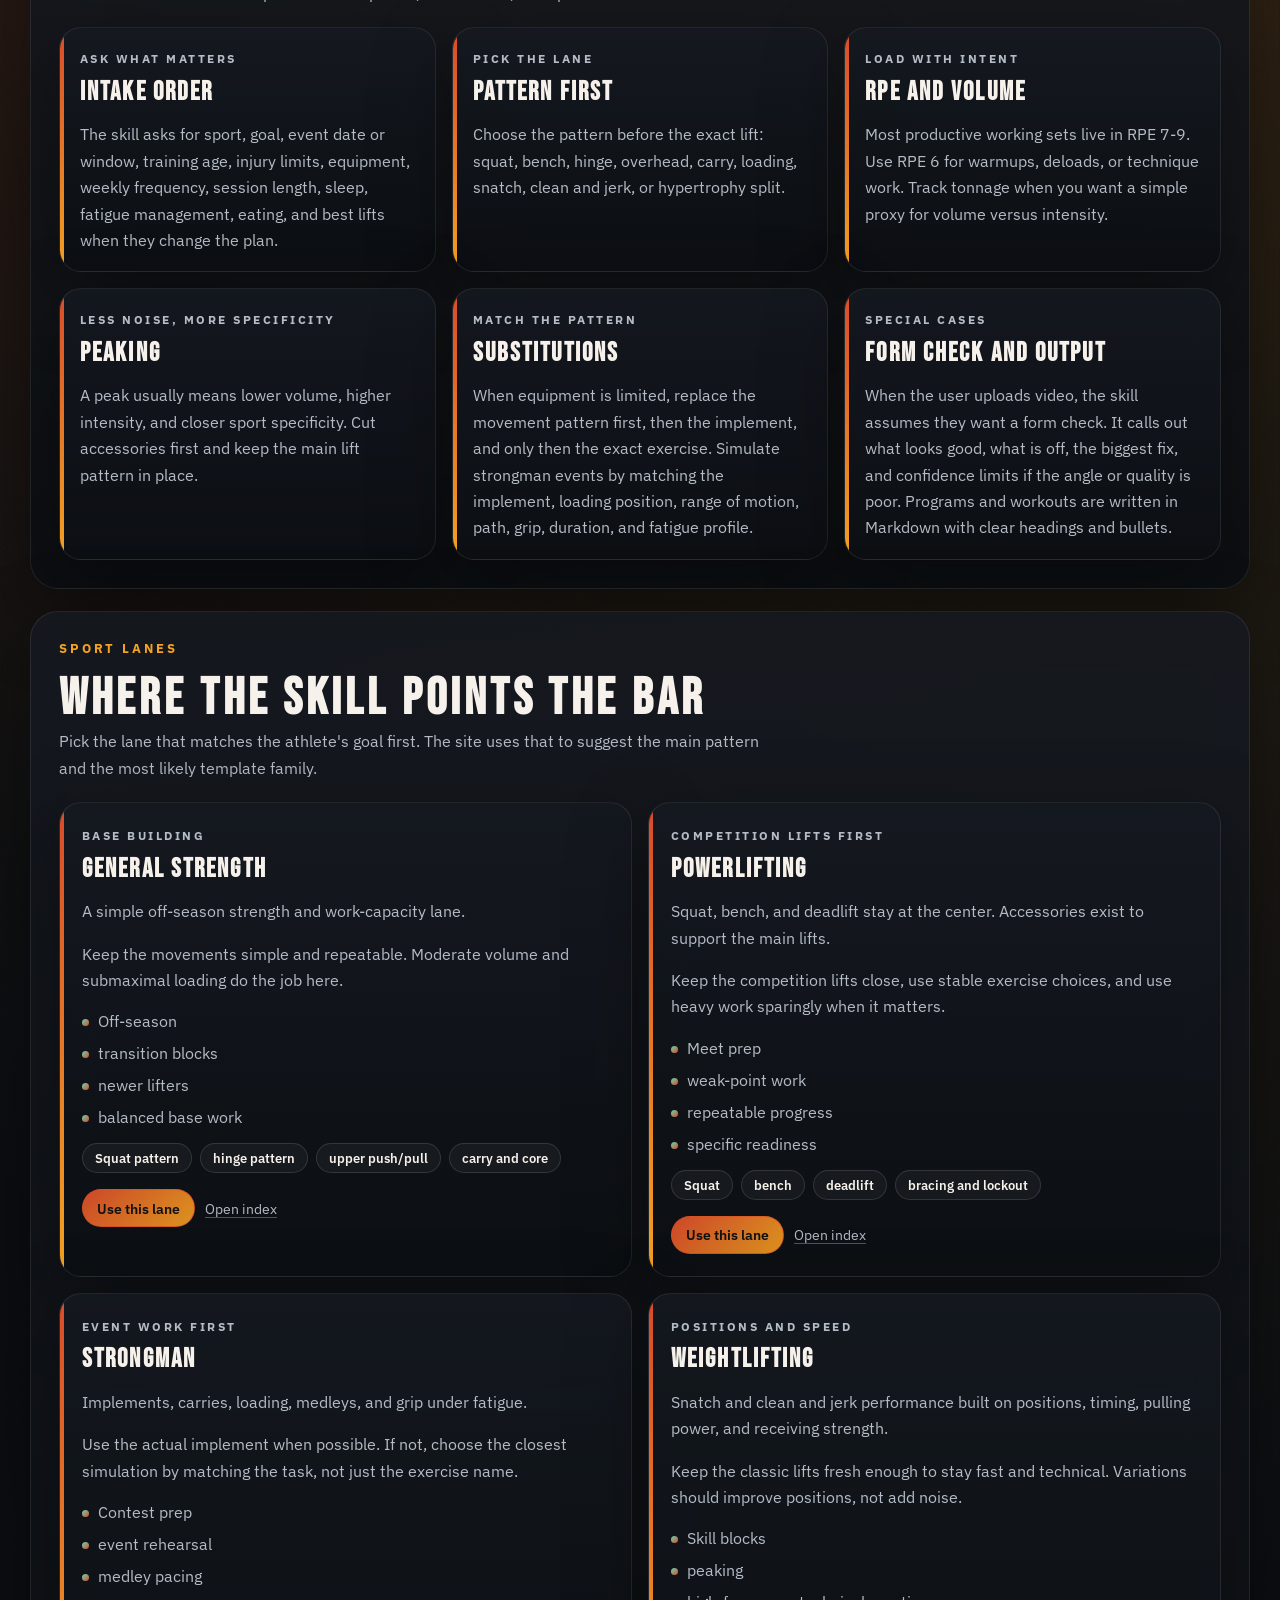
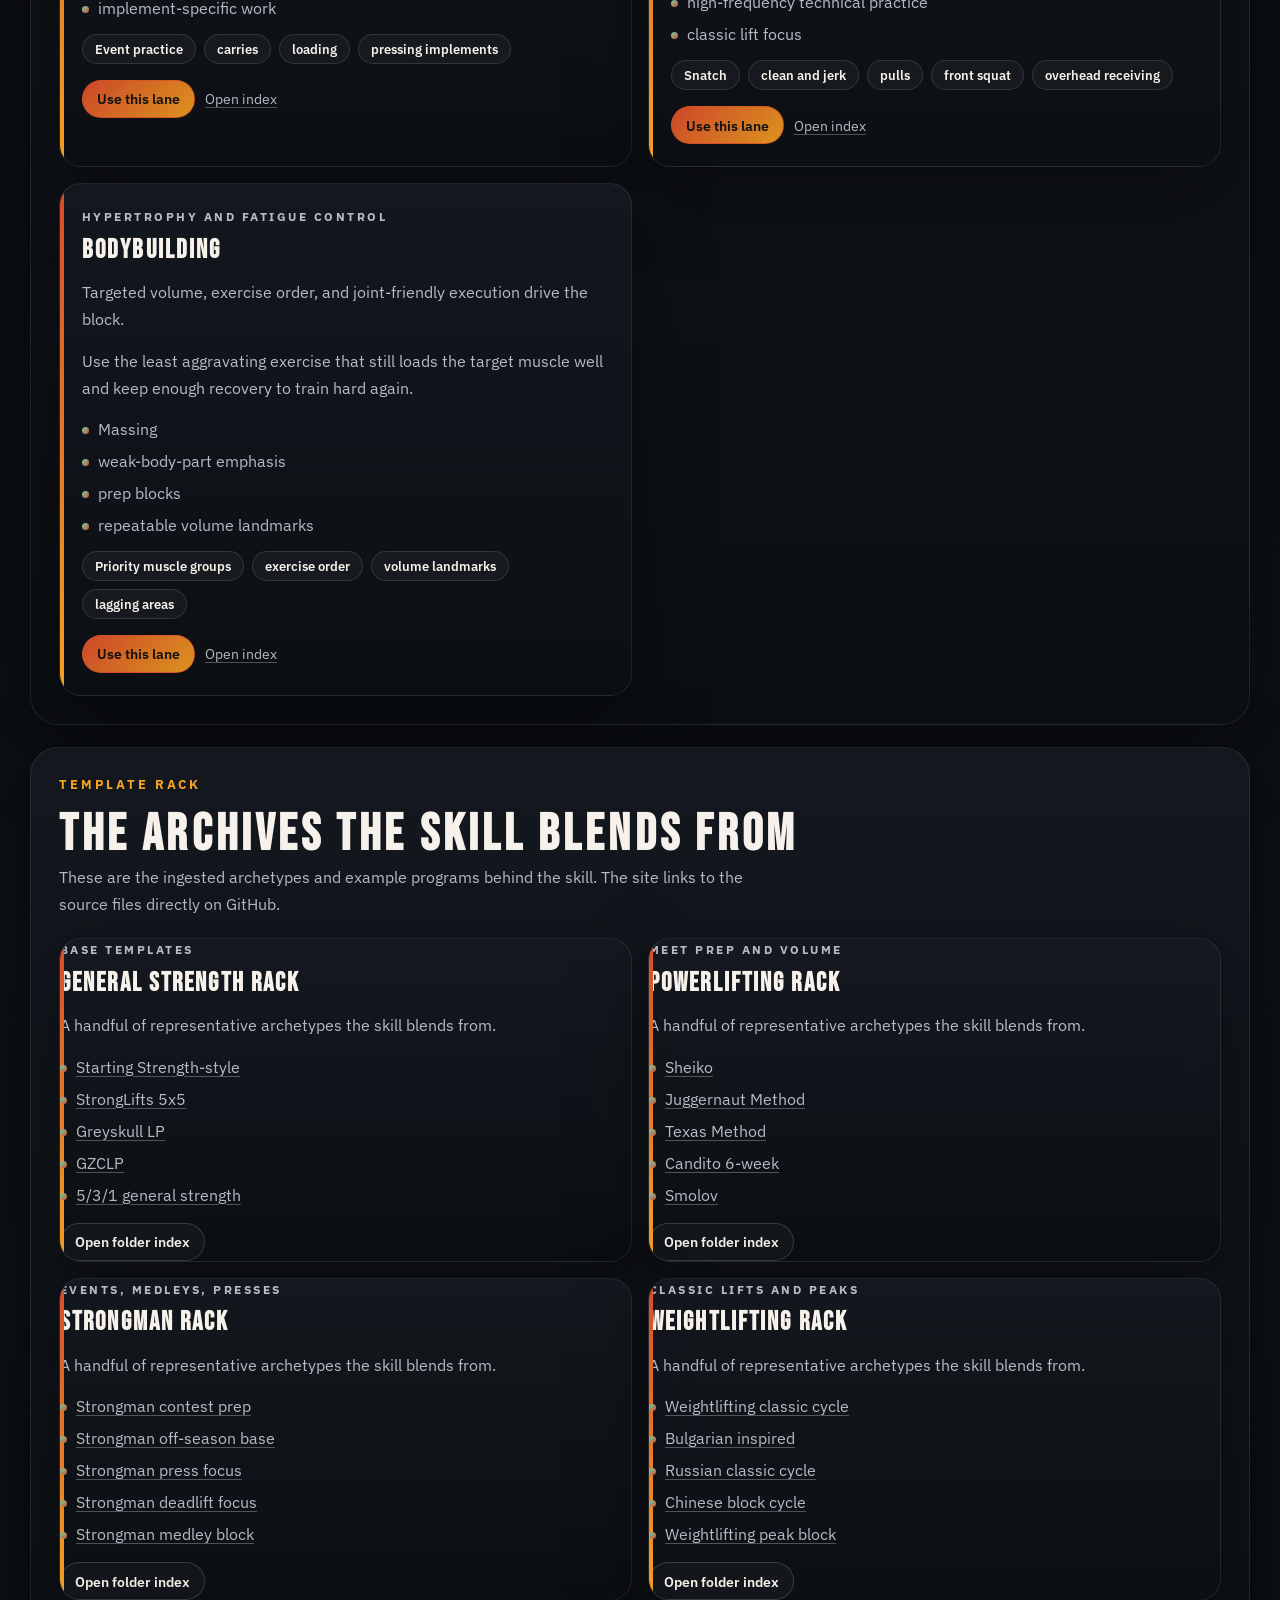
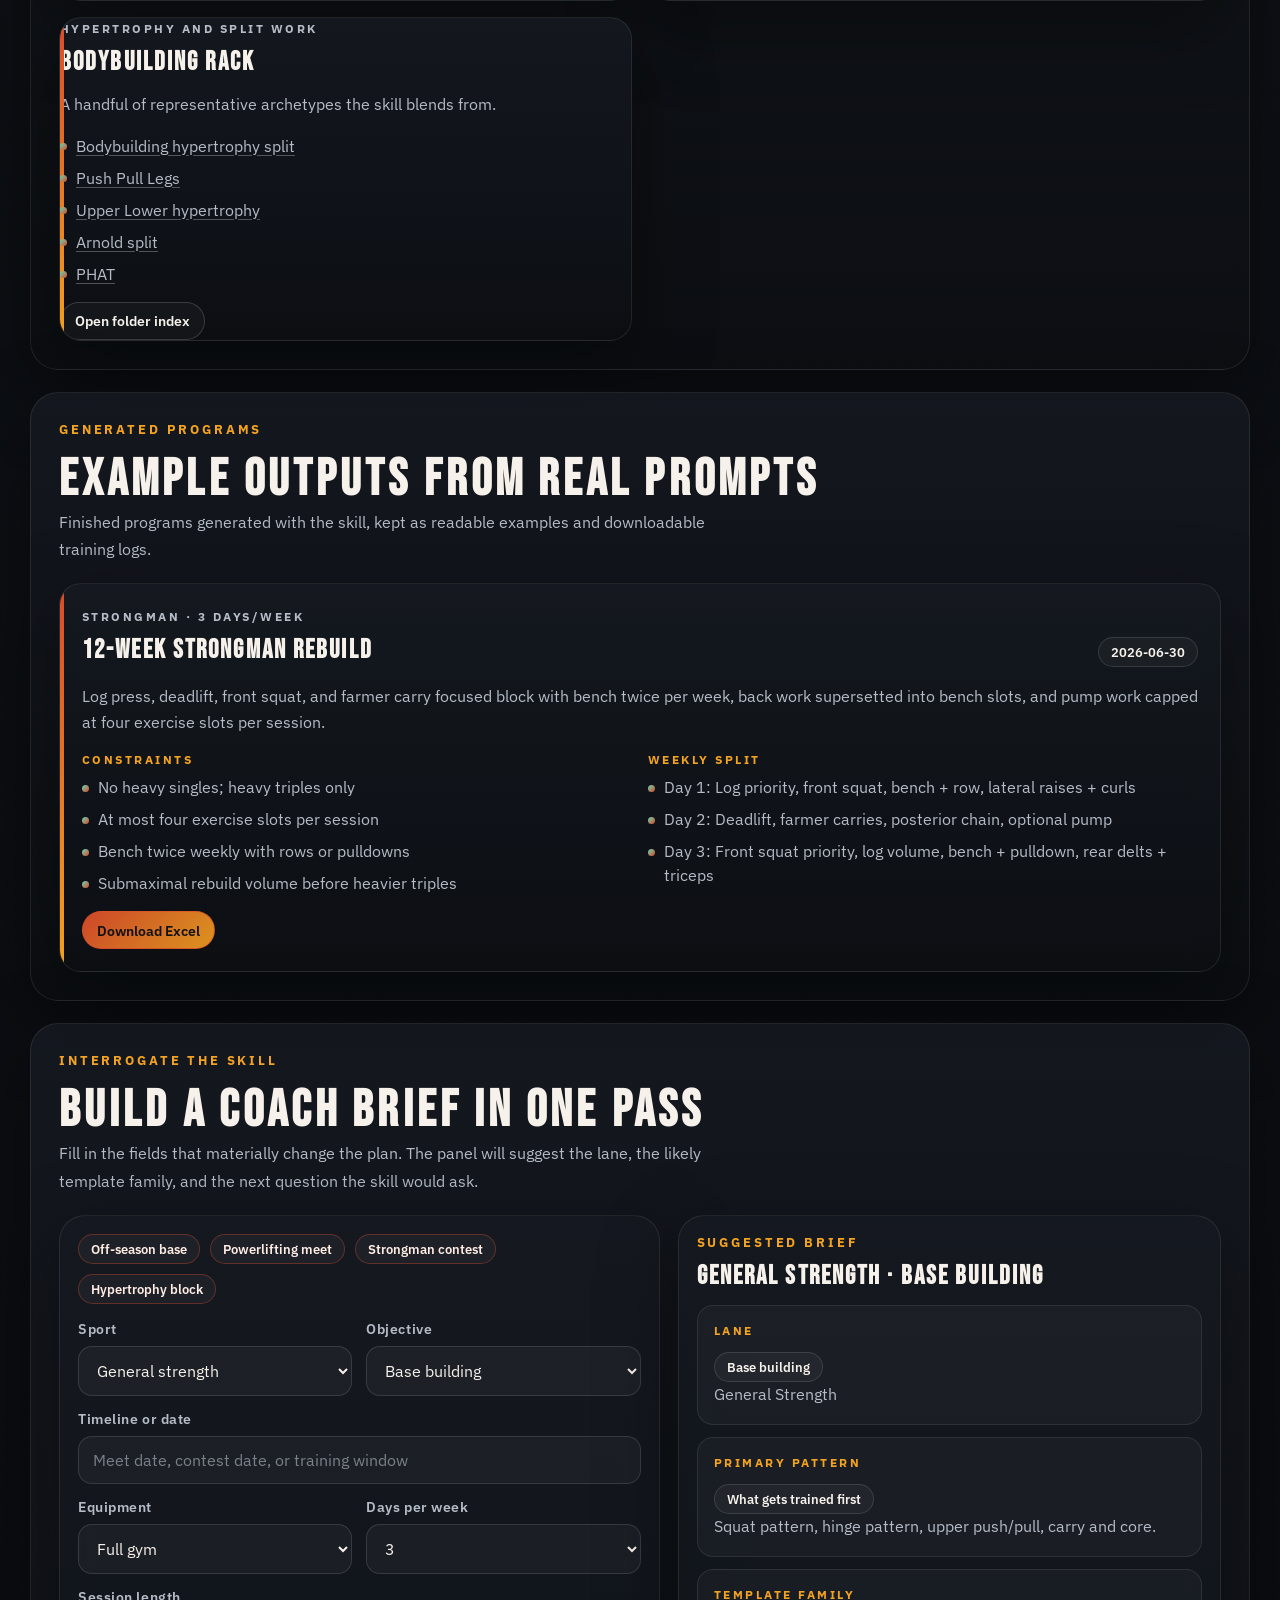
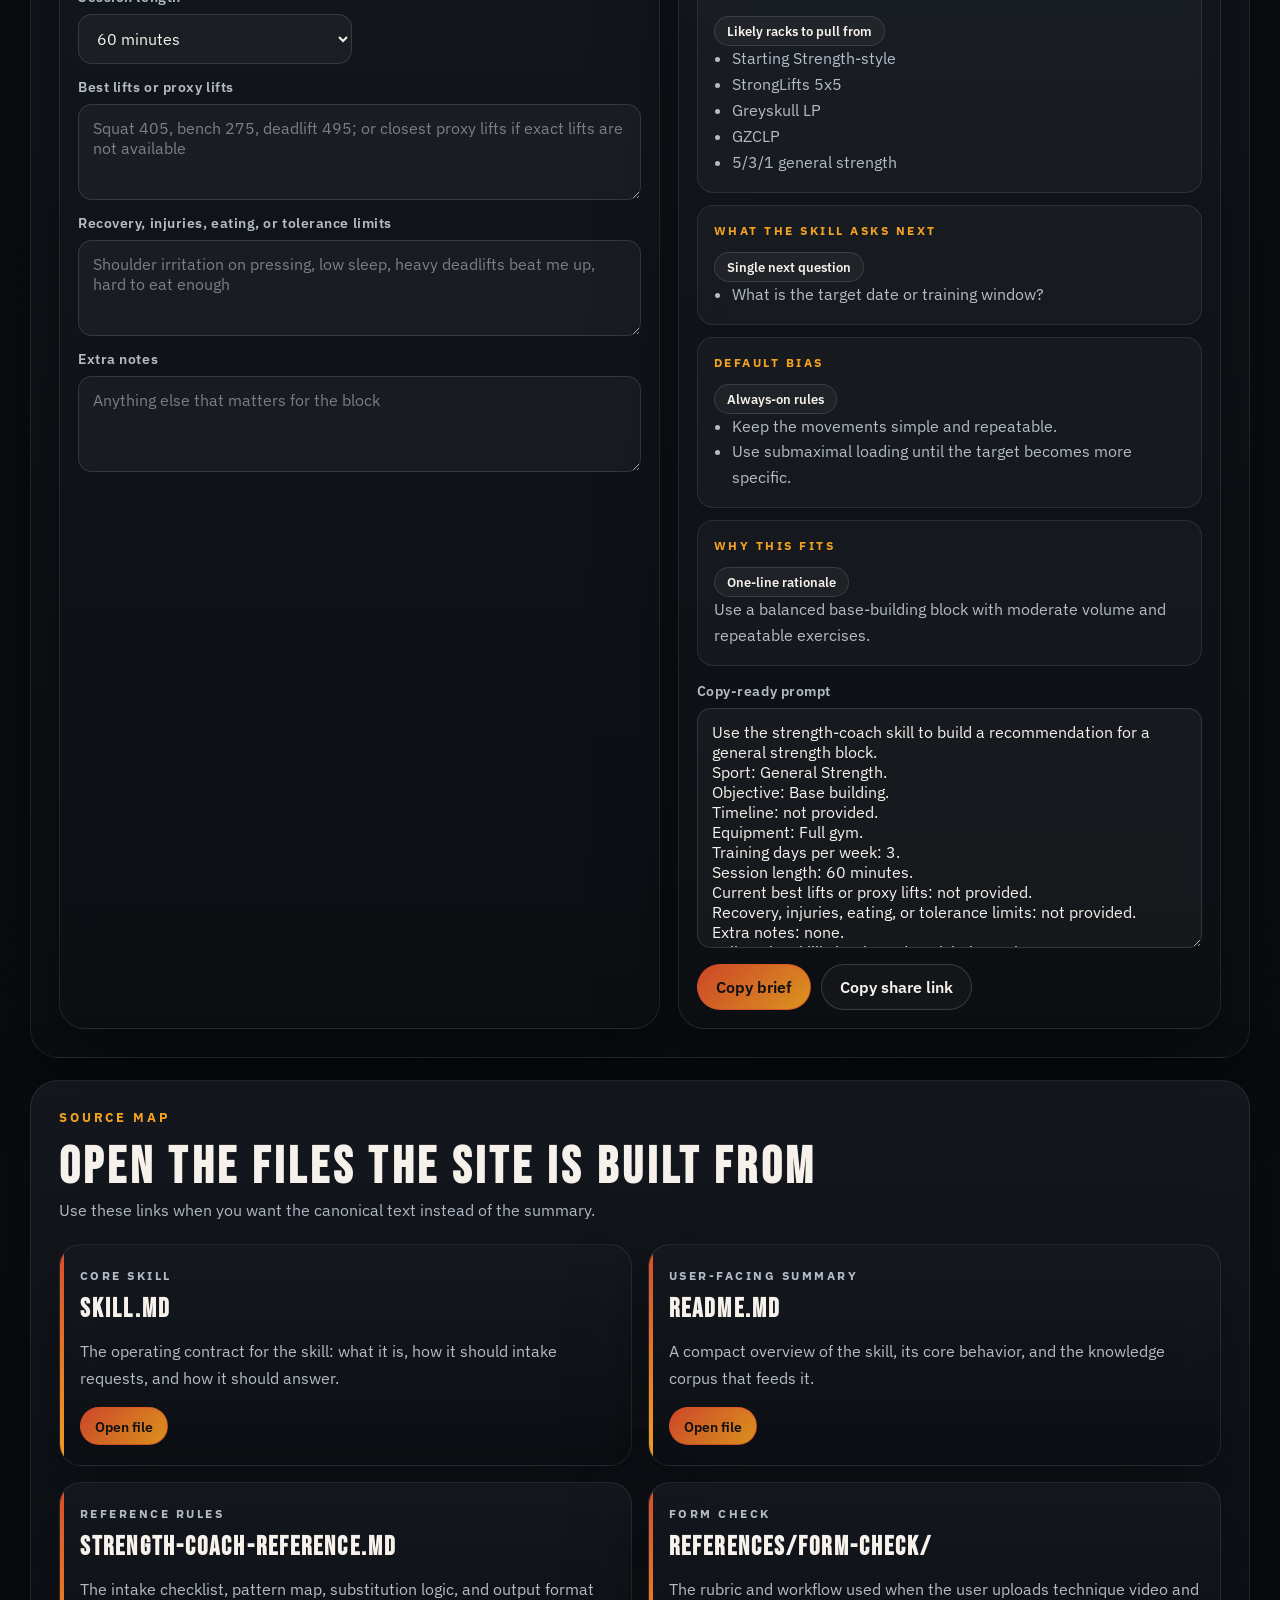
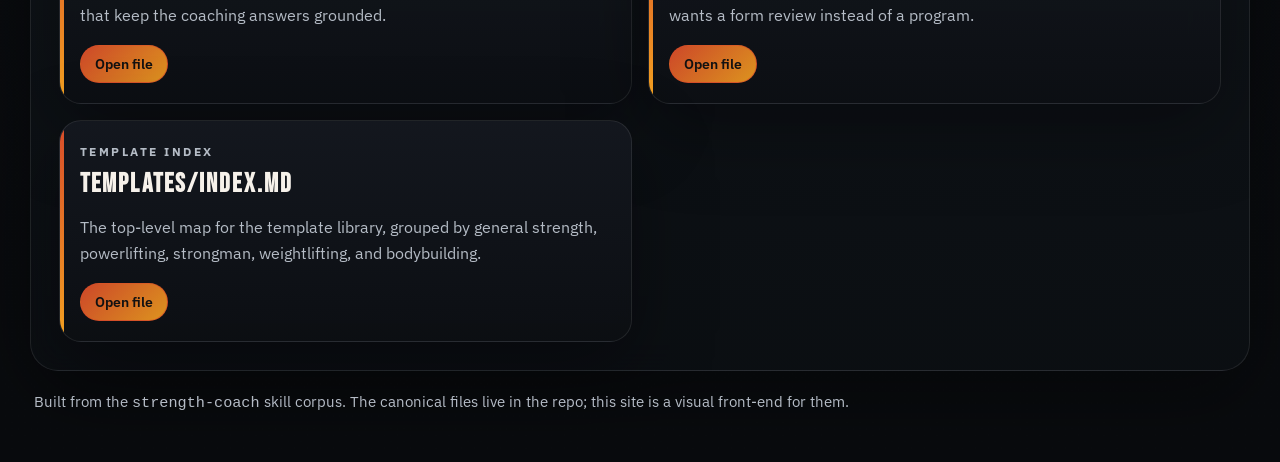
==== commit 8d47848a: "Add generated strongman program example" ====
--- a/site/index.html
+++ b/site/index.html
@@ -26,6 +26,7 @@
           <a href="#rules">Rules</a>
           <a href="#lanes">Lanes</a>
           <a href="#templates">Templates</a>
+          <a href="#generated-programs">Generated programs</a>
           <a href="#console">Console</a>
         </div>
       </nav>
@@ -123,6 +124,17 @@
         <div id="templates-grid" class="template-grid"></div>
       </section>
 
+      <section class="section" id="generated-programs">
+        <div class="section__heading">
+          <p class="eyebrow">Generated programs</p>
+          <h2>Example outputs from real prompts</h2>
+          <p class="section__lede">
+            Finished programs generated with the skill, kept as readable examples and downloadable training logs.
+          </p>
+        </div>
+        <div id="generated-programs-grid" class="generated-grid"></div>
+      </section>
+
       <section class="section" id="console">
         <div class="section__heading">
           <p class="eyebrow">Interrogate the skill</p>
--- a/site/styles.css
+++ b/site/styles.css
@@ -163,6 +163,7 @@
 .card,
 .lane-card,
 .template-card,
+.generated-card,
 .source-card {
   border: 1px solid var(--line);
   background: linear-gradient(180deg, rgba(21, 25, 32, 0.88), rgba(12, 15, 19, 0.9));
@@ -432,6 +433,7 @@
 }
 
 .template-grid,
+.generated-grid,
 .source-grid {
   grid-template-columns: repeat(2, minmax(0, 1fr));
 }
@@ -439,6 +441,7 @@
 .card,
 .lane-card,
 .template-card,
+.generated-card,
 .source-card {
   position: relative;
   overflow: hidden;
@@ -453,6 +456,7 @@
 .card::before,
 .lane-card::before,
 .template-card::before,
+.generated-card::before,
 .source-card::before {
   content: "";
   position: absolute;
@@ -479,6 +483,7 @@
 .card p,
 .lane-card p,
 .template-card p,
+.generated-card p,
 .source-card p {
   color: var(--muted);
   line-height: 1.65;
@@ -487,6 +492,7 @@
 .card p:last-child,
 .lane-card p:last-child,
 .template-card p:last-child,
+.generated-card p:last-child,
 .source-card p:last-child {
   margin-bottom: 0;
 }
@@ -535,6 +541,7 @@
 
 .lane-card__eyebrow,
 .template-card__eyebrow,
+.generated-card__eyebrow,
 .source-card__eyebrow {
   margin: 0 0 10px;
   color: var(--accent-2);
@@ -575,6 +582,7 @@
 
 .lane-card__actions,
 .template-card__actions,
+.generated-card__actions,
 .source-card__actions {
   display: flex;
   flex-wrap: wrap;
@@ -585,6 +593,7 @@
 
 .lane-card__actions .button,
 .template-card__actions .button,
+.generated-card__actions .button,
 .source-card__actions .button {
   min-height: 38px;
   padding-inline: 14px;
@@ -593,9 +602,64 @@
 
 .lane-card__source,
 .template-card__source,
+.generated-card__source,
 .source-card__source {
   color: var(--muted);
   font-size: 0.9rem;
+}
+
+.generated-card {
+  padding: 22px;
+}
+
+.generated-card__header {
+  display: flex;
+  flex-wrap: wrap;
+  align-items: start;
+  justify-content: space-between;
+  gap: 10px 16px;
+}
+
+.generated-card__columns {
+  display: grid;
+  grid-template-columns: repeat(2, minmax(0, 1fr));
+  gap: 16px;
+  margin-top: 16px;
+}
+
+.generated-card__columns strong {
+  display: block;
+  margin-bottom: 8px;
+  color: var(--accent-2);
+  font-size: 0.78rem;
+  letter-spacing: 0.2em;
+  text-transform: uppercase;
+}
+
+.generated-card__list {
+  display: grid;
+  gap: 8px;
+  margin: 0;
+  padding: 0;
+  list-style: none;
+}
+
+.generated-card__list li {
+  position: relative;
+  padding-left: 16px;
+  color: var(--muted);
+  line-height: 1.5;
+}
+
+.generated-card__list li::before {
+  content: "";
+  position: absolute;
+  left: 0;
+  top: 0.62em;
+  width: 7px;
+  height: 7px;
+  border-radius: 50%;
+  background: linear-gradient(135deg, var(--accent-3), var(--accent));
 }
 
 .console {
@@ -813,8 +877,13 @@
   .card-grid--three,
   .lane-grid,
   .template-grid,
+  .generated-grid,
   .source-grid,
   .brief-form__grid {
+    grid-template-columns: 1fr;
+  }
+
+  .generated-card__columns {
     grid-template-columns: 1fr;
   }
 
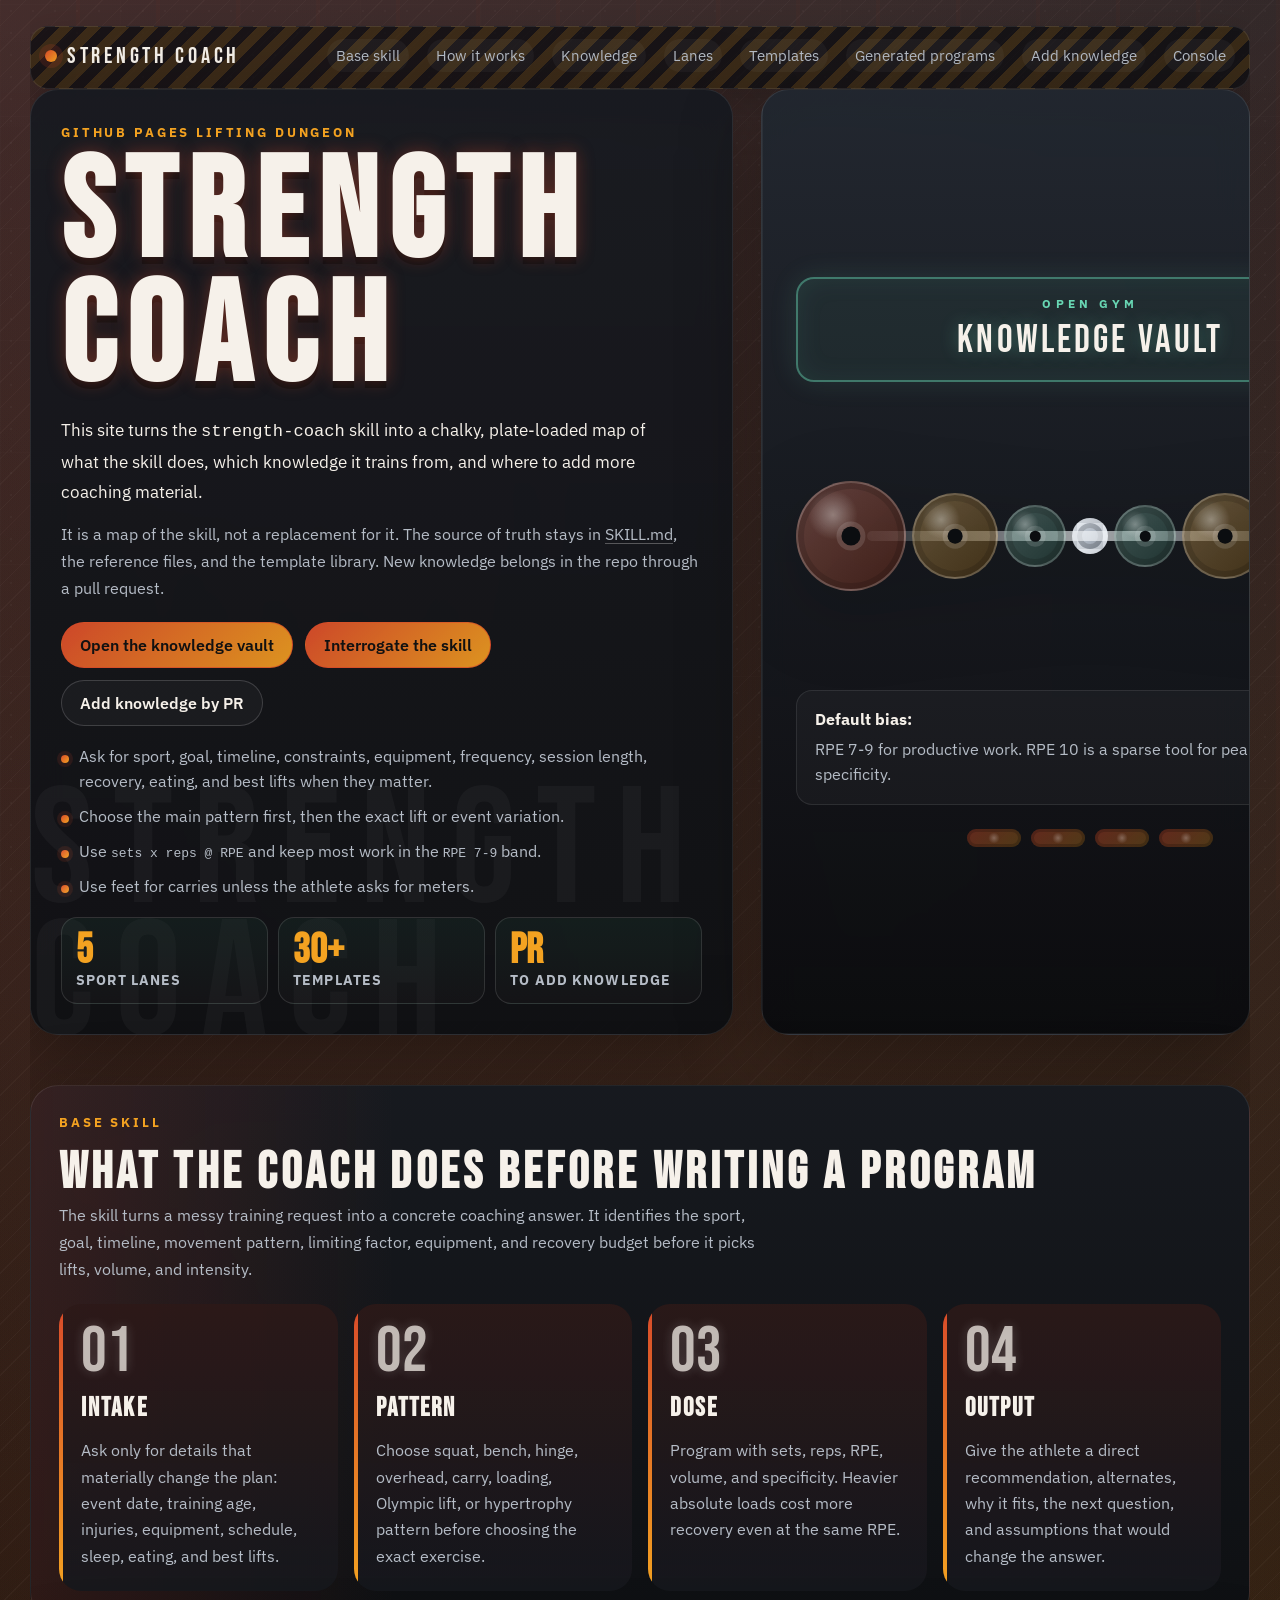
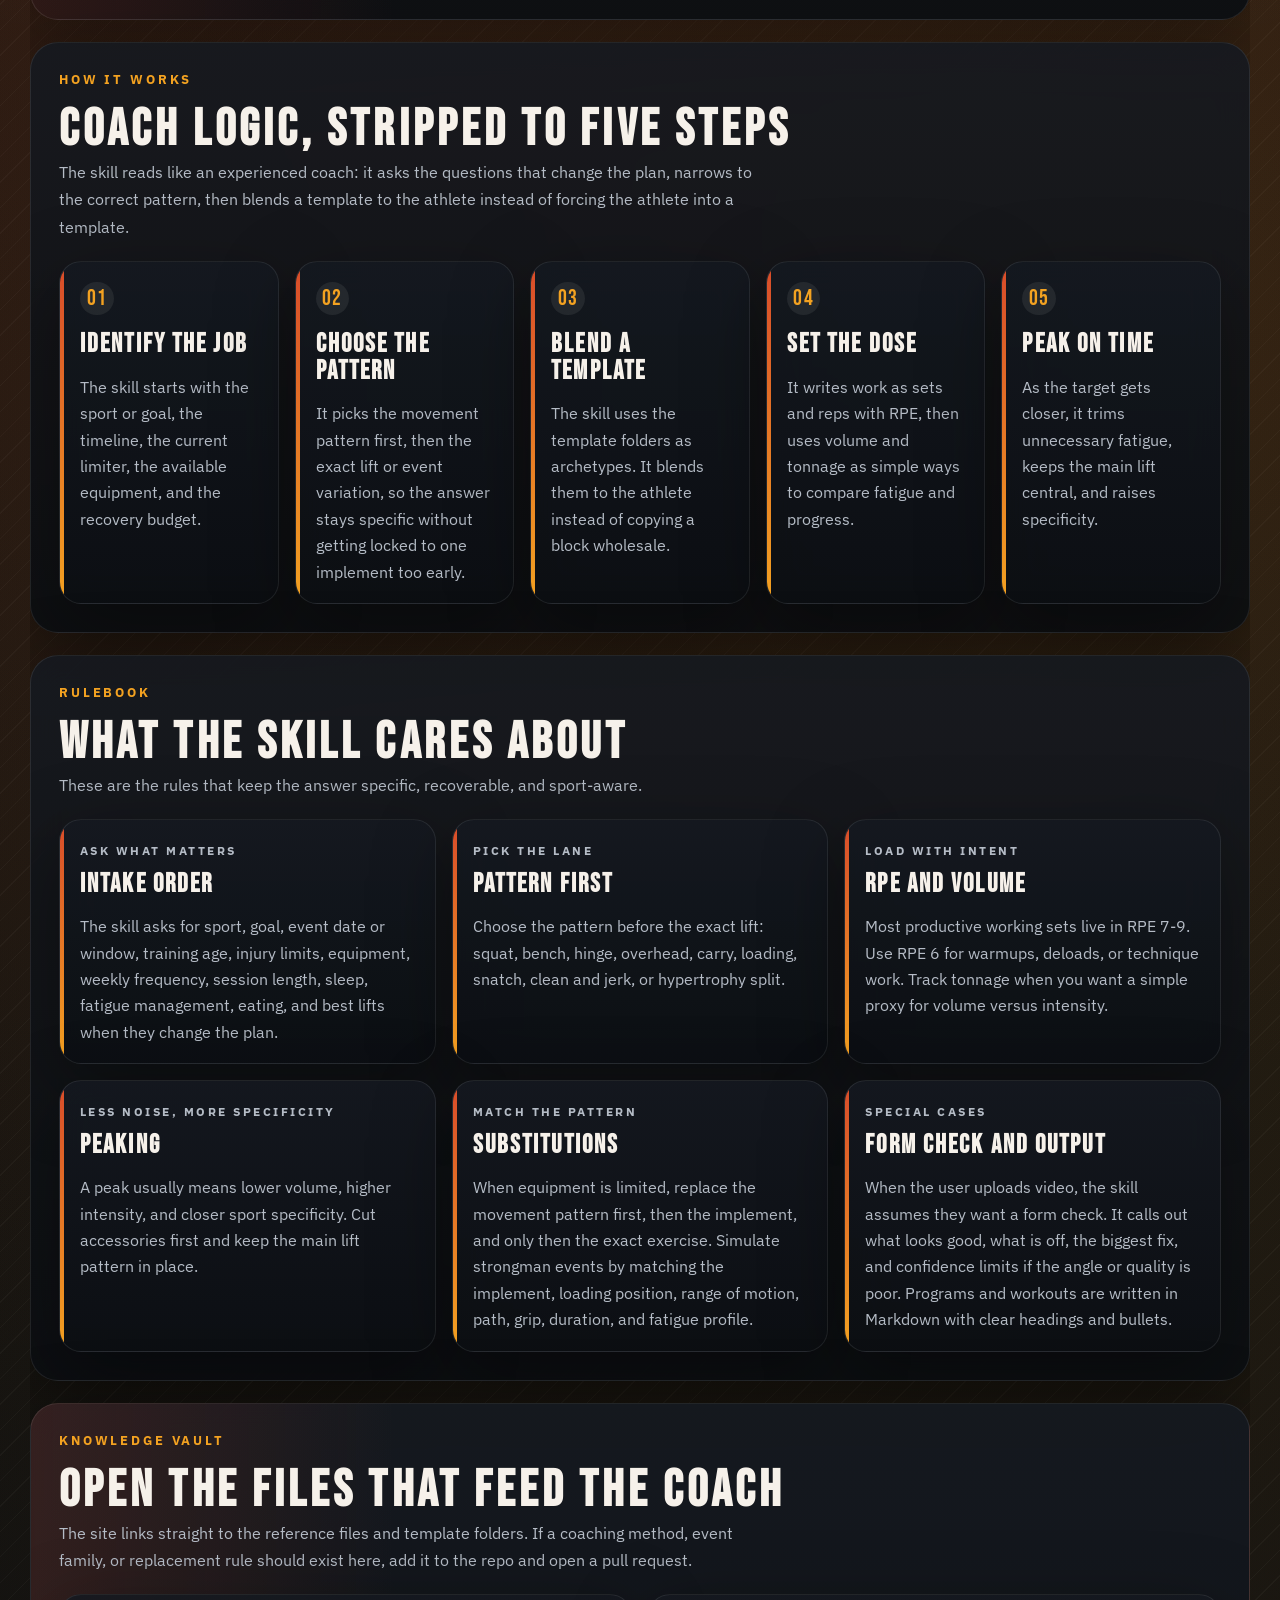
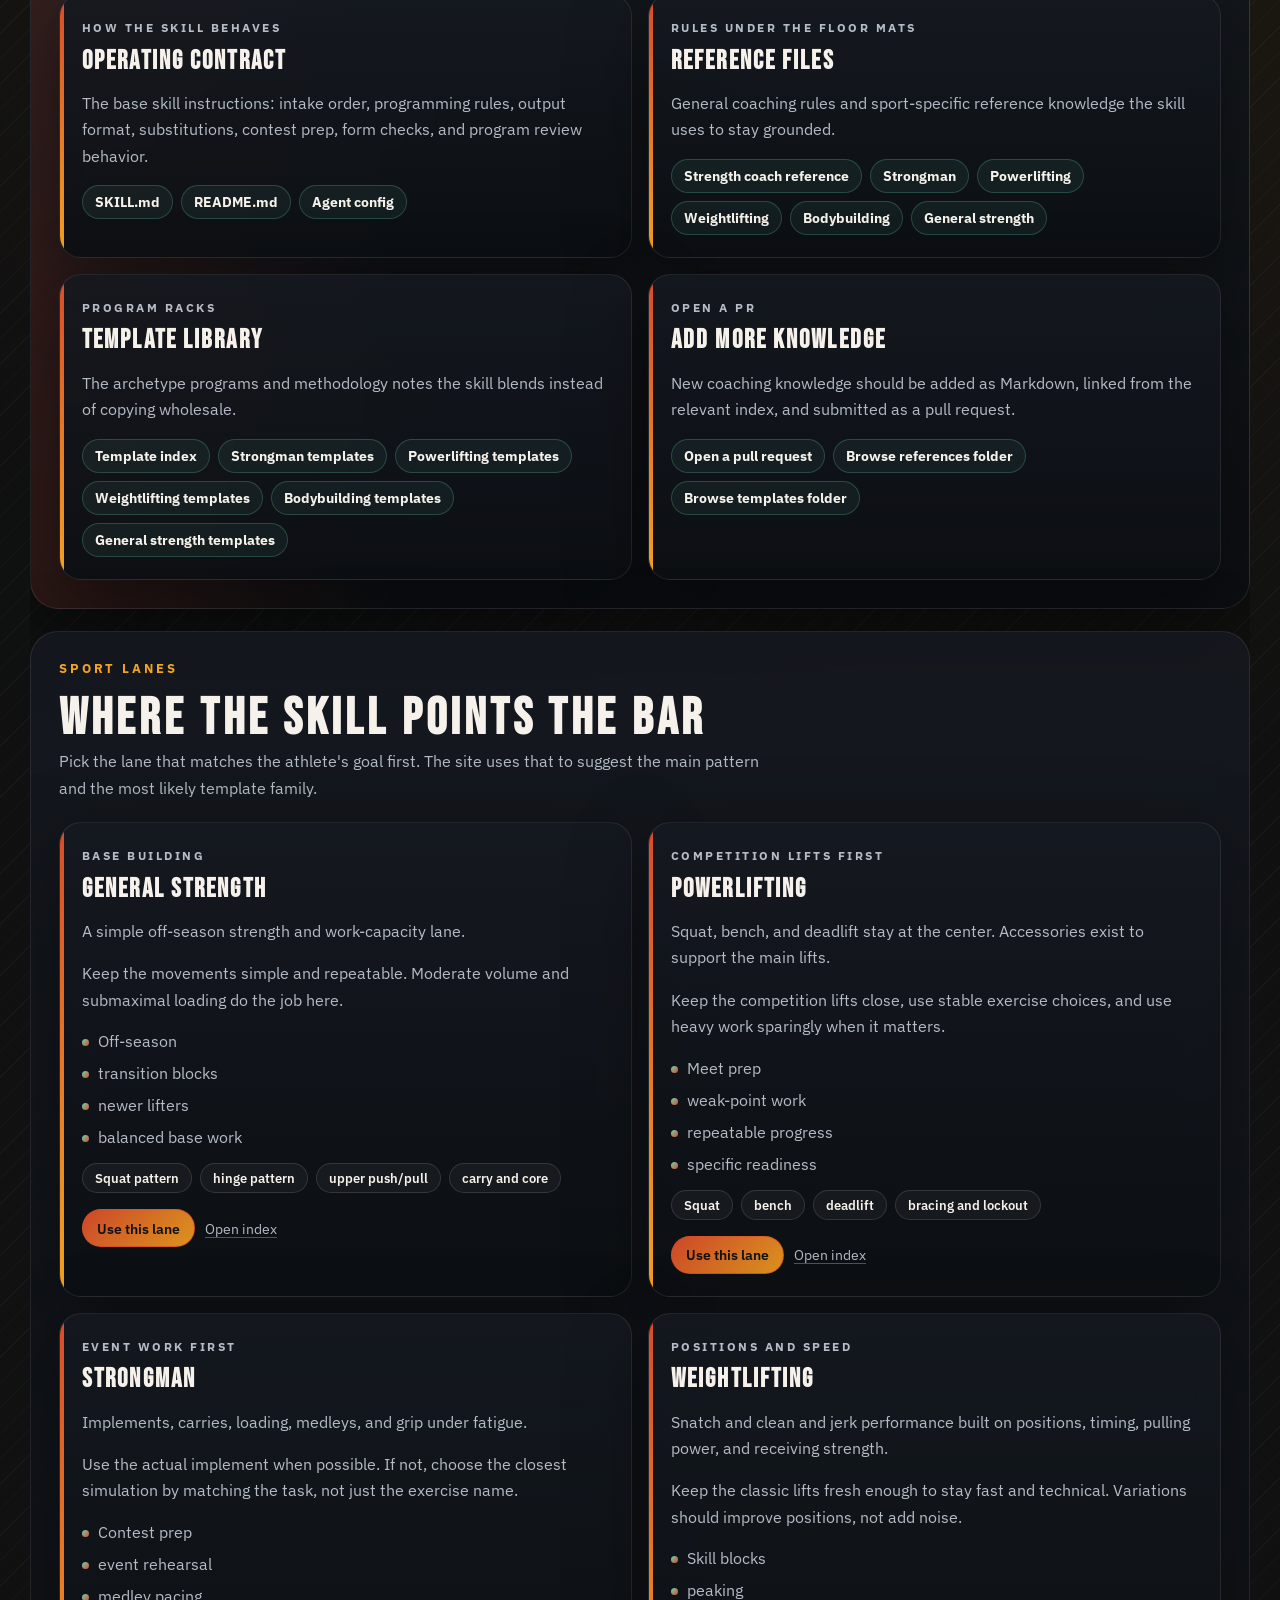
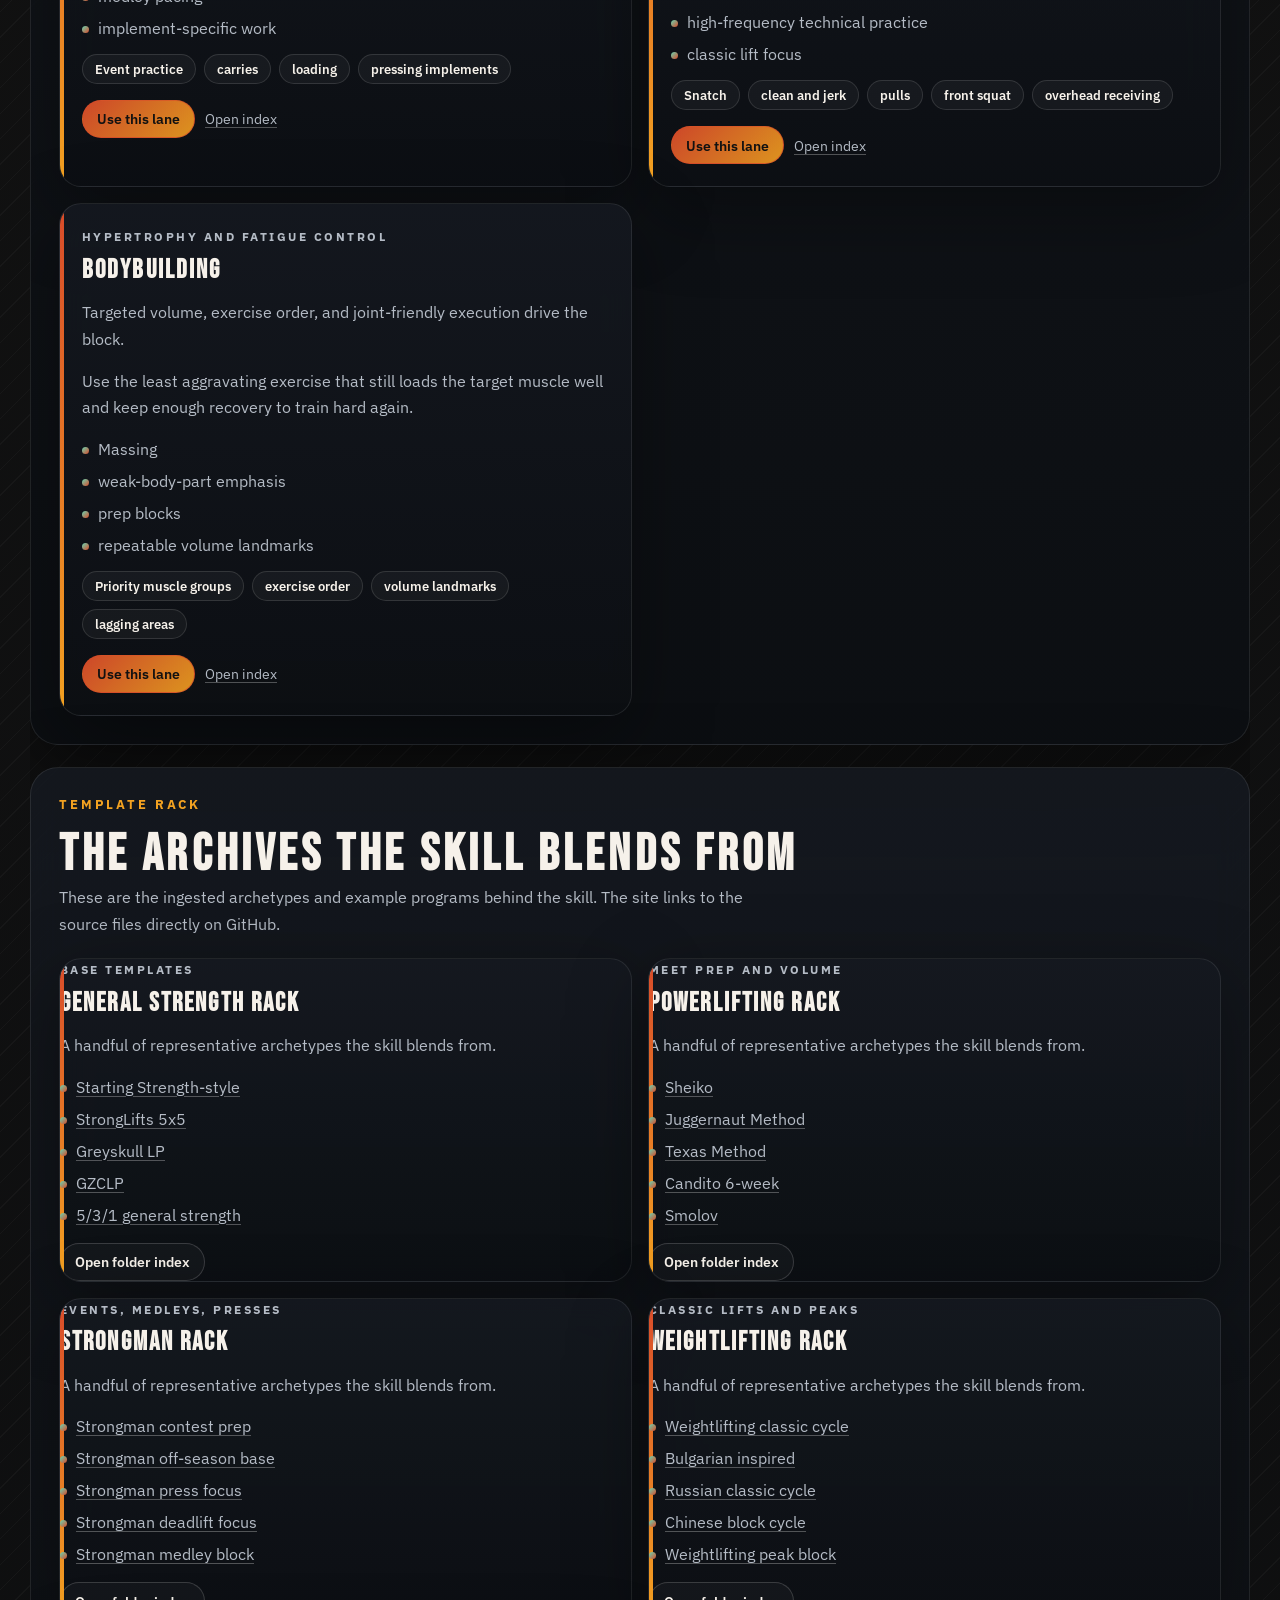
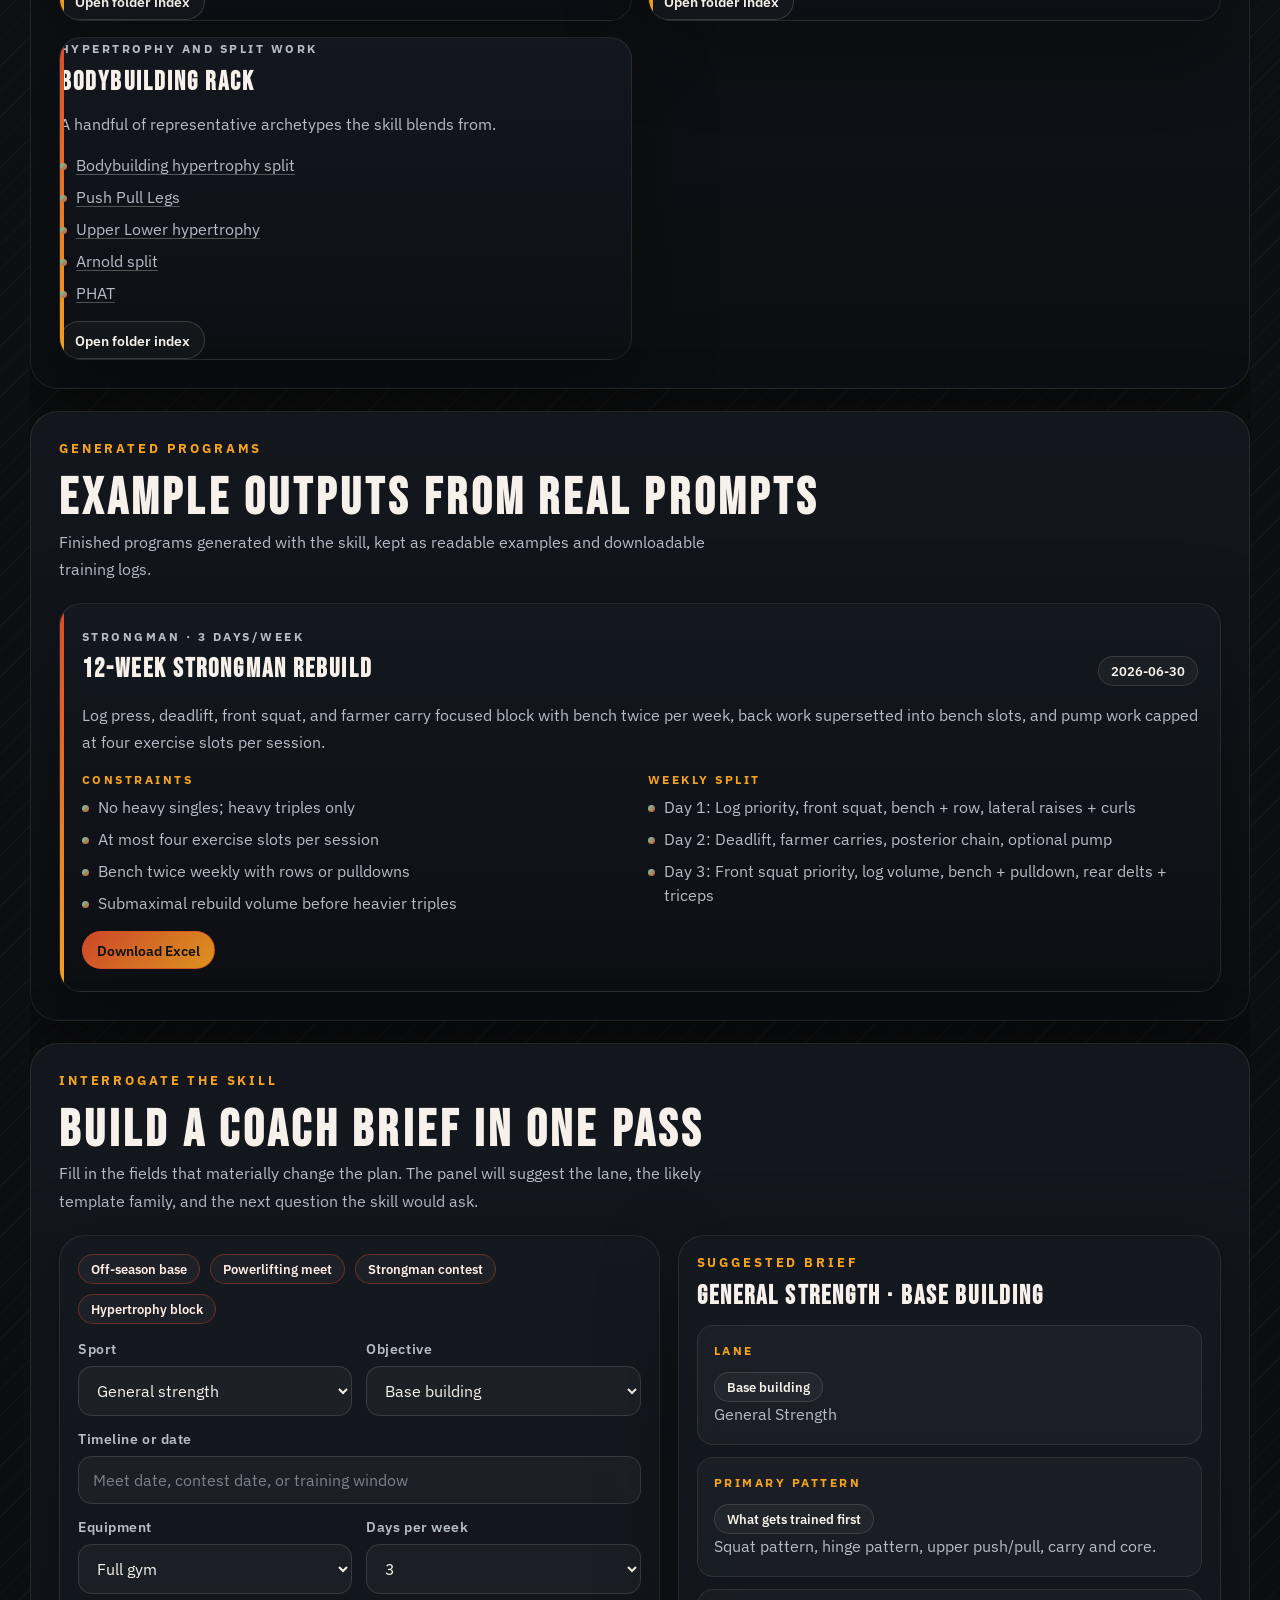
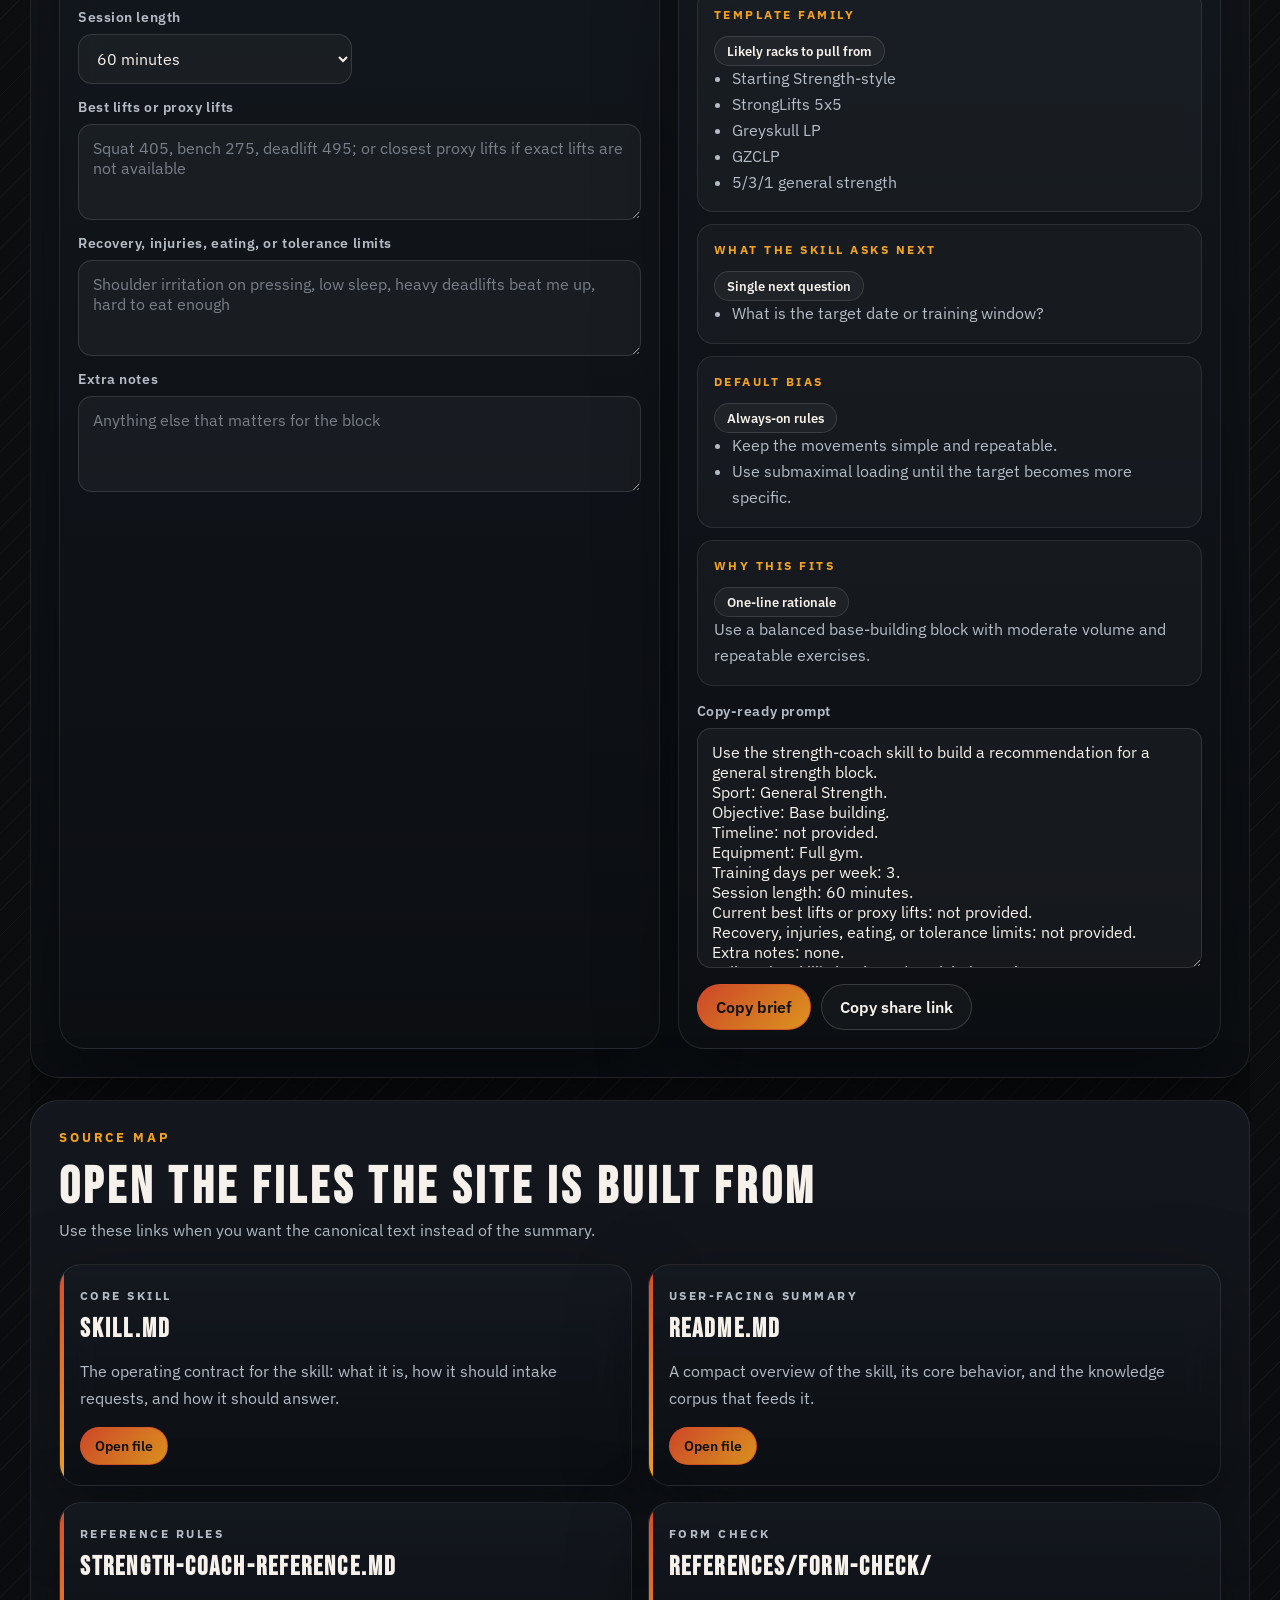
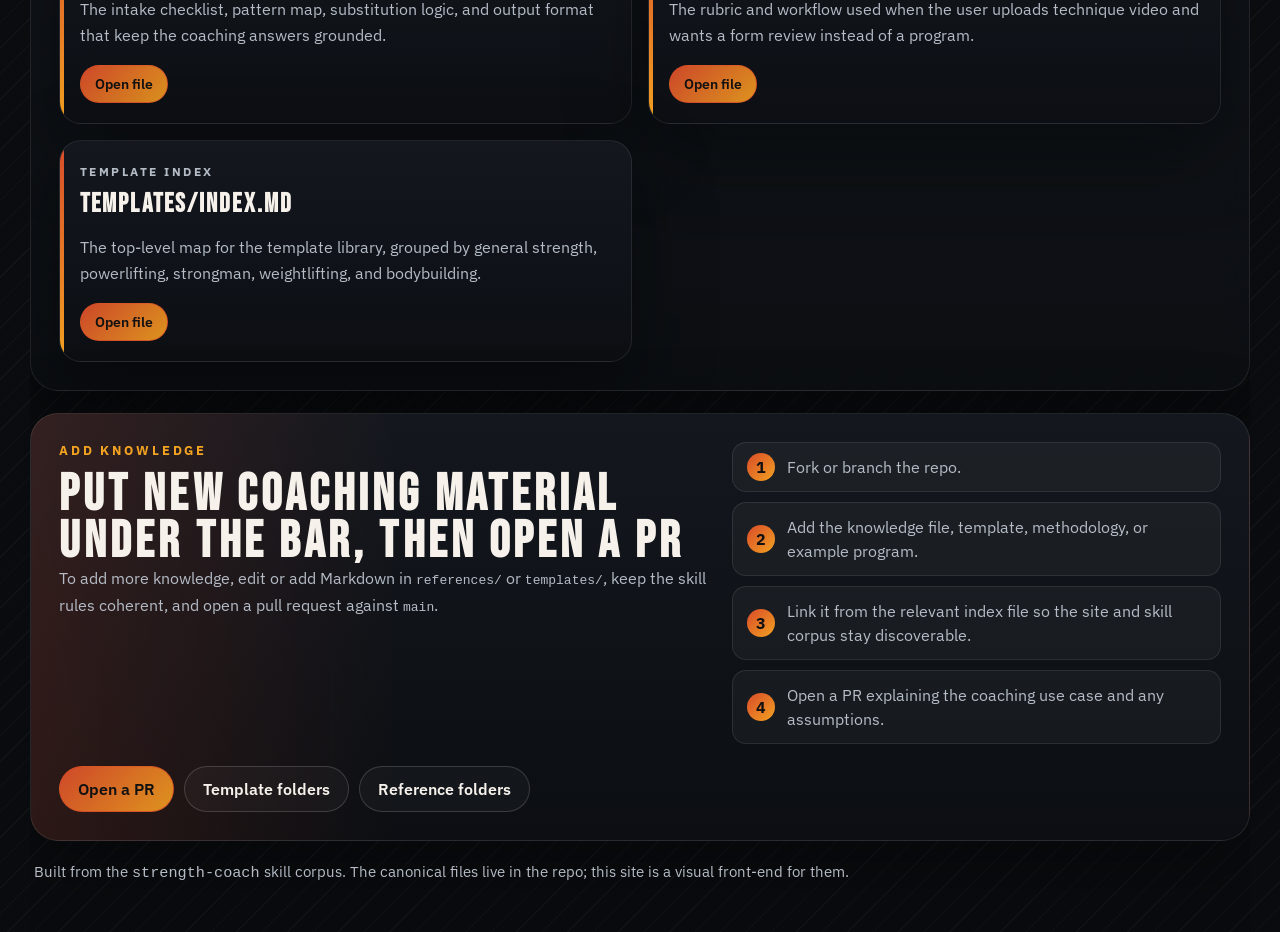
==== commit f899d9e0: "Make strength coach page a gym knowledge hub" ====
--- a/site/index.html
+++ b/site/index.html
@@ -3,10 +3,10 @@
 <head>
   <meta charset="UTF-8">
   <meta name="viewport" content="width=device-width, initial-scale=1.0">
-  <meta name="description" content="A gym-style GitHub Pages site for the strength-coach skill.">
+  <meta name="description" content="A loud gym-floor GitHub Pages site for the strength-coach skill, its knowledge base, and contribution path.">
   <meta name="theme-color" content="#bf3b22">
   <meta property="og:title" content="Strength Coach Atlas">
-  <meta property="og:description" content="Explore the strength-coach skill, its rules, its templates, and a simple intake console.">
+  <meta property="og:description" content="Explore the strength-coach skill, its rules, its knowledge vault, its templates, and how to add more knowledge by PR.">
   <title>Strength Coach Atlas</title>
   <link rel="preconnect" href="https://fonts.googleapis.com">
   <link rel="preconnect" href="https://fonts.gstatic.com" crossorigin>
@@ -22,34 +22,36 @@
       <nav class="topbar" aria-label="Primary">
         <a class="brand" href="#top">Strength Coach</a>
         <div class="topbar__links">
+          <a href="#base-skill">Base skill</a>
           <a href="#how">How it works</a>
-          <a href="#rules">Rules</a>
+          <a href="#knowledge">Knowledge</a>
           <a href="#lanes">Lanes</a>
           <a href="#templates">Templates</a>
           <a href="#generated-programs">Generated programs</a>
+          <a href="#contribute">Add knowledge</a>
           <a href="#console">Console</a>
         </div>
       </nav>
 
       <div class="hero__grid">
         <div class="hero__copy">
-          <p class="eyebrow">GitHub Pages skill atlas</p>
+          <p class="eyebrow">GitHub Pages lifting dungeon</p>
           <h1>Strength Coach</h1>
           <p class="lede">
-            This site turns the <code>strength-coach</code> skill into a visual guide.
-            It shows what the skill asks for, how it makes decisions, which sport lanes it knows,
-            and how to build a copy-ready coaching brief in a few clicks.
+            This site turns the <code>strength-coach</code> skill into a chalky, plate-loaded map of what the skill does,
+            which knowledge it trains from, and where to add more coaching material.
           </p>
 
           <p class="hero__note">
             It is a map of the skill, not a replacement for it. The source of truth stays in
             <a href="https://github.com/ryanbieber/strength-coach/blob/main/SKILL.md" target="_blank" rel="noreferrer">SKILL.md</a>,
-            the reference files, and the template library.
+            the reference files, and the template library. New knowledge belongs in the repo through a pull request.
           </p>
 
           <div class="hero__actions">
+            <a class="button button--primary" href="#knowledge">Open the knowledge vault</a>
             <a class="button button--primary" href="#console">Interrogate the skill</a>
-            <a class="button" href="https://github.com/ryanbieber/strength-coach" target="_blank" rel="noreferrer">Open repo</a>
+            <a class="button" href="#contribute">Add knowledge by PR</a>
           </div>
 
           <ul class="hero__bullets" aria-label="Core rules">
@@ -58,9 +60,28 @@
             <li>Use <code>sets x reps @ RPE</code> and keep most work in the <code>RPE 7-9</code> band.</li>
             <li>Use feet for carries unless the athlete asks for meters.</li>
           </ul>
-        </div>
-
-        <div class="hero__platewall" aria-hidden="true">
+
+          <div class="hero__meters" aria-label="Skill coverage">
+            <div>
+              <strong>5</strong>
+              <span>sport lanes</span>
+            </div>
+            <div>
+              <strong>30+</strong>
+              <span>templates</span>
+            </div>
+            <div>
+              <strong>PR</strong>
+              <span>to add knowledge</span>
+            </div>
+          </div>
+        </div>
+
+        <div class="hero__platewall">
+          <div class="gym-sign" aria-hidden="true">
+            <span>Open Gym</span>
+            <strong>Knowledge Vault</strong>
+          </div>
           <div class="barbell">
             <span class="plate plate--xl"></span>
             <span class="plate plate--lg"></span>
@@ -74,11 +95,50 @@
             <strong>Default bias:</strong>
             <span>RPE 7-9 for productive work. RPE 10 is a sparse tool for peaking and specificity.</span>
           </div>
+          <div class="plate-stack" aria-hidden="true">
+            <span></span>
+            <span></span>
+            <span></span>
+            <span></span>
+          </div>
         </div>
       </div>
     </header>
 
     <main>
+      <section class="section section--poster" id="base-skill">
+        <div class="section__heading">
+          <p class="eyebrow">Base skill</p>
+          <h2>What the coach does before writing a program</h2>
+          <p class="section__lede">
+            The skill turns a messy training request into a concrete coaching answer. It identifies the sport, goal, timeline,
+            movement pattern, limiting factor, equipment, and recovery budget before it picks lifts, volume, and intensity.
+          </p>
+        </div>
+        <div class="poster-grid">
+          <article class="poster-card">
+            <span>01</span>
+            <h3>Intake</h3>
+            <p>Ask only for details that materially change the plan: event date, training age, injuries, equipment, schedule, sleep, eating, and best lifts.</p>
+          </article>
+          <article class="poster-card">
+            <span>02</span>
+            <h3>Pattern</h3>
+            <p>Choose squat, bench, hinge, overhead, carry, loading, Olympic lift, or hypertrophy pattern before choosing the exact exercise.</p>
+          </article>
+          <article class="poster-card">
+            <span>03</span>
+            <h3>Dose</h3>
+            <p>Program with sets, reps, RPE, volume, and specificity. Heavier absolute loads cost more recovery even at the same RPE.</p>
+          </article>
+          <article class="poster-card">
+            <span>04</span>
+            <h3>Output</h3>
+            <p>Give the athlete a direct recommendation, alternates, why it fits, the next question, and assumptions that would change the answer.</p>
+          </article>
+        </div>
+      </section>
+
       <section class="section" id="how">
         <div class="section__heading">
           <p class="eyebrow">How it works</p>
@@ -100,6 +160,18 @@
           </p>
         </div>
         <div id="rules-grid" class="card-grid card-grid--three"></div>
+      </section>
+
+      <section class="section section--vault" id="knowledge">
+        <div class="section__heading">
+          <p class="eyebrow">Knowledge vault</p>
+          <h2>Open the files that feed the coach</h2>
+          <p class="section__lede">
+            The site links straight to the reference files and template folders. If a coaching method, event family, or replacement rule should exist here,
+            add it to the repo and open a pull request.
+          </p>
+        </div>
+        <div id="knowledge-grid" class="knowledge-grid"></div>
       </section>
 
       <section class="section" id="lanes">
@@ -263,6 +335,30 @@
         </div>
         <div id="source-grid" class="source-grid"></div>
       </section>
+
+      <section class="section section--contribute" id="contribute">
+        <div class="contribute-panel">
+          <div>
+            <p class="eyebrow">Add knowledge</p>
+            <h2>Put new coaching material under the bar, then open a PR</h2>
+            <p class="section__lede">
+              To add more knowledge, edit or add Markdown in <code>references/</code> or <code>templates/</code>,
+              keep the skill rules coherent, and open a pull request against <code>main</code>.
+            </p>
+          </div>
+          <ol class="contribute-steps">
+            <li>Fork or branch the repo.</li>
+            <li>Add the knowledge file, template, methodology, or example program.</li>
+            <li>Link it from the relevant index file so the site and skill corpus stay discoverable.</li>
+            <li>Open a PR explaining the coaching use case and any assumptions.</li>
+          </ol>
+          <div class="contribute-actions">
+            <a class="button button--primary" href="https://github.com/ryanbieber/strength-coach/compare" target="_blank" rel="noreferrer">Open a PR</a>
+            <a class="button" href="https://github.com/ryanbieber/strength-coach/tree/main/templates" target="_blank" rel="noreferrer">Template folders</a>
+            <a class="button" href="https://github.com/ryanbieber/strength-coach/tree/main/references" target="_blank" rel="noreferrer">Reference folders</a>
+          </div>
+        </div>
+      </section>
     </main>
 
     <footer class="footer">
--- a/site/styles.css
+++ b/site/styles.css
@@ -12,6 +12,9 @@
   --accent: #d84b2a;
   --accent-2: #f3a221;
   --accent-3: #68d6b3;
+  --accent-4: #9ad7ff;
+  --rubber: #15171d;
+  --chalk: rgba(246, 241, 234, 0.72);
   --shadow: 0 24px 80px rgba(0, 0, 0, 0.35);
   --radius: 22px;
   --radius-sm: 16px;
@@ -31,9 +34,11 @@
   min-height: 100vh;
   font-family: "IBM Plex Sans", system-ui, sans-serif;
   background:
+    radial-gradient(circle at 50% -10%, rgba(154, 215, 255, 0.16), transparent 24%),
     radial-gradient(circle at top left, rgba(216, 75, 42, 0.24), transparent 28%),
     radial-gradient(circle at 85% 18%, rgba(243, 162, 33, 0.14), transparent 24%),
-    linear-gradient(180deg, #080a0d 0%, #0d1015 52%, #090b0e 100%);
+    repeating-linear-gradient(135deg, rgba(255, 255, 255, 0.03) 0 1px, transparent 1px 18px),
+    linear-gradient(180deg, #080a0d 0%, #111111 42%, #090b0e 100%);
   color: var(--text);
   overflow-x: hidden;
 }
@@ -44,8 +49,10 @@
   inset: 0;
   pointer-events: none;
   background-image:
+    radial-gradient(circle, rgba(255, 255, 255, 0.07) 0 1px, transparent 1px),
     linear-gradient(to bottom, rgba(255, 255, 255, 0.03), transparent 15%),
     repeating-linear-gradient(90deg, rgba(255, 255, 255, 0.025) 0 1px, transparent 1px 120px);
+  background-size: 22px 22px, auto, auto;
   opacity: 0.35;
   mix-blend-mode: screen;
 }
@@ -77,6 +84,7 @@
   width: min(var(--max), calc(100% - 32px));
   margin: 0 auto;
   padding: 18px 0 48px;
+  overflow: hidden;
 }
 
 .backdrop {
@@ -88,9 +96,9 @@
 
 .backdrop--grid {
   background:
-    linear-gradient(transparent 0 0),
+    repeating-linear-gradient(90deg, transparent 0 76px, rgba(216, 75, 42, 0.07) 76px 80px),
     repeating-linear-gradient(0deg, transparent 0 111px, rgba(255, 255, 255, 0.03) 111px 112px);
-  opacity: 0.3;
+  opacity: 0.42;
 }
 
 .backdrop--rings {
@@ -116,7 +124,13 @@
   align-items: center;
   justify-content: space-between;
   gap: 20px;
-  padding: 10px 2px 26px;
+  padding: 12px 14px 16px;
+  border: 1px solid var(--line);
+  border-radius: 18px;
+  background:
+    repeating-linear-gradient(135deg, rgba(243, 162, 33, 0.16) 0 10px, transparent 10px 20px),
+    rgba(10, 12, 16, 0.72);
+  box-shadow: 0 16px 48px rgba(0, 0, 0, 0.28);
 }
 
 .brand {
@@ -148,11 +162,20 @@
   font-size: 0.93rem;
 }
 
+.topbar__links a {
+  min-width: 0;
+  padding: 7px 9px;
+  border-radius: 999px;
+  background: rgba(255, 255, 255, 0.035);
+  text-decoration: none;
+  overflow-wrap: anywhere;
+}
+
 .hero__grid {
   display: grid;
   grid-template-columns: minmax(0, 1.18fr) minmax(320px, 0.82fr);
   gap: 28px;
-  align-items: center;
+  align-items: stretch;
 }
 
 .hero__copy,
@@ -164,7 +187,9 @@
 .lane-card,
 .template-card,
 .generated-card,
+.knowledge-card,
 .source-card {
+  min-width: 0;
   border: 1px solid var(--line);
   background: linear-gradient(180deg, rgba(21, 25, 32, 0.88), rgba(12, 15, 19, 0.9));
   box-shadow: var(--shadow);
@@ -172,8 +197,23 @@
 }
 
 .hero__copy {
+  position: relative;
+  overflow: hidden;
   border-radius: calc(var(--radius) + 6px);
   padding: 34px 30px 30px;
+}
+
+.hero__copy::after {
+  content: "STRENGTH COACH";
+  position: absolute;
+  right: -20px;
+  bottom: -18px;
+  color: rgba(255, 255, 255, 0.035);
+  font-family: "Bebas Neue", sans-serif;
+  font-size: clamp(5rem, 13vw, 12rem);
+  letter-spacing: 0.12em;
+  line-height: 0.8;
+  pointer-events: none;
 }
 
 .eyebrow {
@@ -195,9 +235,12 @@
 }
 
 h1 {
-  font-size: clamp(4rem, 9vw, 7.4rem);
+  font-size: clamp(4.5rem, 11vw, 9.2rem);
   line-height: 0.88;
   margin-bottom: 14px;
+  text-shadow:
+    0 0 18px rgba(216, 75, 42, 0.36),
+    0 7px 0 rgba(0, 0, 0, 0.34);
 }
 
 h2 {
@@ -216,6 +259,7 @@
   color: var(--text);
   font-size: 1.07rem;
   line-height: 1.75;
+  overflow-wrap: anywhere;
 }
 
 .hero__note,
@@ -228,6 +272,7 @@
 .hero__note {
   margin: 0 0 20px;
   max-width: 66ch;
+  overflow-wrap: anywhere;
 }
 
 .hero__actions {
@@ -235,6 +280,41 @@
   flex-wrap: wrap;
   gap: 12px;
   margin-bottom: 18px;
+}
+
+.hero__meters {
+  display: grid;
+  grid-template-columns: repeat(3, minmax(0, 1fr));
+  gap: 10px;
+  margin-top: 18px;
+  position: relative;
+  z-index: 1;
+}
+
+.hero__meters div {
+  min-height: 86px;
+  padding: 14px;
+  border: 1px solid rgba(255, 255, 255, 0.12);
+  border-radius: 16px;
+  background:
+    linear-gradient(180deg, rgba(104, 214, 179, 0.08), rgba(255, 255, 255, 0.03)),
+    rgba(0, 0, 0, 0.22);
+}
+
+.hero__meters strong {
+  display: block;
+  color: var(--accent-2);
+  font-family: "Bebas Neue", sans-serif;
+  font-size: 2.6rem;
+  line-height: 0.9;
+}
+
+.hero__meters span {
+  color: var(--muted);
+  font-size: 0.88rem;
+  font-weight: 700;
+  letter-spacing: 0.08em;
+  text-transform: uppercase;
 }
 
 .button {
@@ -249,6 +329,8 @@
   color: var(--text);
   text-decoration: none;
   font-weight: 600;
+  text-align: center;
+  white-space: normal;
   transition: transform 0.18s ease, border-color 0.18s ease, background 0.18s ease;
 }
 
@@ -299,12 +381,51 @@
 }
 
 .hero__platewall {
+  position: relative;
+  overflow: hidden;
   border-radius: calc(var(--radius) + 6px);
   padding: 34px;
   min-height: 100%;
   display: grid;
   gap: 24px;
   align-content: center;
+  background:
+    linear-gradient(90deg, rgba(255, 255, 255, 0.06) 0 1px, transparent 1px 36px),
+    linear-gradient(0deg, rgba(255, 255, 255, 0.05) 0 1px, transparent 1px 36px),
+    linear-gradient(180deg, rgba(33, 39, 48, 0.95), rgba(8, 10, 13, 0.92));
+}
+
+.gym-sign {
+  display: grid;
+  gap: 6px;
+  justify-items: center;
+  padding: 16px;
+  border: 2px solid rgba(104, 214, 179, 0.46);
+  border-radius: 18px;
+  background: rgba(104, 214, 179, 0.06);
+  box-shadow:
+    inset 0 0 28px rgba(104, 214, 179, 0.08),
+    0 0 28px rgba(104, 214, 179, 0.12);
+  text-align: center;
+}
+
+.gym-sign span {
+  color: var(--accent-3);
+  font-size: 0.78rem;
+  font-weight: 800;
+  letter-spacing: 0.34em;
+  text-transform: uppercase;
+}
+
+.gym-sign strong {
+  font-family: "Bebas Neue", sans-serif;
+  font-size: clamp(1.7rem, 3.4vw, 2.45rem);
+  font-weight: 400;
+  letter-spacing: 0.08em;
+  max-width: 100%;
+  overflow-wrap: anywhere;
+  text-transform: uppercase;
+  text-shadow: 0 0 18px rgba(104, 214, 179, 0.32);
 }
 
 .barbell {
@@ -389,6 +510,23 @@
   line-height: 1.6;
 }
 
+.plate-stack {
+  display: flex;
+  justify-content: center;
+  gap: 10px;
+}
+
+.plate-stack span {
+  display: block;
+  width: 54px;
+  height: 18px;
+  border-radius: 999px;
+  background:
+    radial-gradient(circle at 50% 50%, rgba(255, 255, 255, 0.26), transparent 20%),
+    linear-gradient(135deg, rgba(216, 75, 42, 0.42), rgba(243, 162, 33, 0.28));
+  box-shadow: inset 0 0 0 3px rgba(0, 0, 0, 0.18);
+}
+
 .hero__callout strong {
   display: block;
   color: var(--text);
@@ -401,6 +539,14 @@
   border-radius: calc(var(--radius) + 6px);
 }
 
+.section--poster,
+.section--vault,
+.section--contribute {
+  background:
+    linear-gradient(90deg, rgba(216, 75, 42, 0.16), transparent 30%),
+    linear-gradient(180deg, rgba(21, 25, 32, 0.94), rgba(12, 15, 19, 0.94));
+}
+
 .section__heading {
   display: grid;
   gap: 6px;
@@ -415,8 +561,15 @@
 .card-grid,
 .lane-grid,
 .template-grid,
+.knowledge-grid,
 .source-grid {
   display: grid;
+  gap: 16px;
+}
+
+.poster-grid {
+  display: grid;
+  grid-template-columns: repeat(4, minmax(0, 1fr));
   gap: 16px;
 }
 
@@ -434,6 +587,7 @@
 
 .template-grid,
 .generated-grid,
+.knowledge-grid,
 .source-grid {
   grid-template-columns: repeat(2, minmax(0, 1fr));
 }
@@ -442,6 +596,8 @@
 .lane-card,
 .template-card,
 .generated-card,
+.knowledge-card,
+.poster-card,
 .source-card {
   position: relative;
   overflow: hidden;
@@ -457,6 +613,8 @@
 .lane-card::before,
 .template-card::before,
 .generated-card::before,
+.knowledge-card::before,
+.poster-card::before,
 .source-card::before {
   content: "";
   position: absolute;
@@ -484,6 +642,8 @@
 .lane-card p,
 .template-card p,
 .generated-card p,
+.knowledge-card p,
+.poster-card p,
 .source-card p {
   color: var(--muted);
   line-height: 1.65;
@@ -493,6 +653,8 @@
 .lane-card p:last-child,
 .template-card p:last-child,
 .generated-card p:last-child,
+.knowledge-card p:last-child,
+.poster-card p:last-child,
 .source-card p:last-child {
   margin-bottom: 0;
 }
@@ -542,6 +704,7 @@
 .lane-card__eyebrow,
 .template-card__eyebrow,
 .generated-card__eyebrow,
+.knowledge-card__eyebrow,
 .source-card__eyebrow {
   margin: 0 0 10px;
   color: var(--accent-2);
@@ -591,6 +754,55 @@
   margin-top: 16px;
 }
 
+.poster-card,
+.knowledge-card {
+  padding: 22px;
+}
+
+.poster-card {
+  min-height: 245px;
+  background:
+    linear-gradient(180deg, rgba(216, 75, 42, 0.14), rgba(255, 255, 255, 0.03)),
+    rgba(14, 17, 22, 0.88);
+}
+
+.poster-card span {
+  display: inline-flex;
+  margin-bottom: 18px;
+  color: var(--chalk);
+  font-family: "Bebas Neue", sans-serif;
+  font-size: 4rem;
+  line-height: 0.8;
+  text-shadow: 0 0 12px rgba(255, 255, 255, 0.18);
+}
+
+.knowledge-card__links {
+  display: flex;
+  flex-wrap: wrap;
+  gap: 8px;
+  margin-top: 16px;
+}
+
+.knowledge-card__links a {
+  display: inline-flex;
+  align-items: center;
+  min-height: 34px;
+  padding: 0 12px;
+  border: 1px solid rgba(104, 214, 179, 0.24);
+  border-radius: 999px;
+  background: rgba(104, 214, 179, 0.07);
+  color: var(--text);
+  font-size: 0.88rem;
+  font-weight: 700;
+  text-decoration: none;
+}
+
+.knowledge-card__links a:hover,
+.knowledge-card__links a:focus-visible {
+  border-color: rgba(104, 214, 179, 0.58);
+  background: rgba(104, 214, 179, 0.13);
+}
+
 .lane-card__actions .button,
 .template-card__actions .button,
 .generated-card__actions .button,
@@ -807,6 +1019,58 @@
   font-size: 0.95rem;
 }
 
+.contribute-panel {
+  display: grid;
+  grid-template-columns: minmax(0, 1fr) minmax(300px, 0.75fr);
+  gap: 22px;
+  align-items: start;
+}
+
+.contribute-steps {
+  display: grid;
+  gap: 10px;
+  margin: 0;
+  padding: 0;
+  counter-reset: contribute;
+  list-style: none;
+}
+
+.contribute-steps li {
+  counter-increment: contribute;
+  position: relative;
+  min-height: 48px;
+  padding: 12px 14px 12px 54px;
+  border: 1px solid var(--line);
+  border-radius: 14px;
+  background: rgba(255, 255, 255, 0.04);
+  color: var(--muted);
+  line-height: 1.5;
+}
+
+.contribute-steps li::before {
+  content: counter(contribute);
+  position: absolute;
+  left: 14px;
+  top: 50%;
+  display: inline-flex;
+  align-items: center;
+  justify-content: center;
+  width: 28px;
+  height: 28px;
+  transform: translateY(-50%);
+  border-radius: 50%;
+  background: linear-gradient(135deg, var(--accent), var(--accent-2));
+  color: #111;
+  font-weight: 800;
+}
+
+.contribute-actions {
+  grid-column: 1 / -1;
+  display: flex;
+  flex-wrap: wrap;
+  gap: 10px;
+}
+
 .footer p {
   margin: 0;
 }
@@ -840,6 +1104,8 @@
   }
 
   .hero__grid,
+  .poster-grid,
+  .contribute-panel,
   .console {
     grid-template-columns: 1fr;
   }
@@ -847,8 +1113,12 @@
 
 @media (max-width: 820px) {
   .page {
-    width: min(100% - 20px, var(--max));
+    width: calc(100% - 48px);
     padding-top: 10px;
+  }
+
+  h1 {
+    font-size: clamp(3.5rem, 18vw, 4.7rem);
   }
 
   .topbar,
@@ -862,7 +1132,14 @@
   }
 
   .topbar__links {
-    justify-content: flex-start;
+    display: grid;
+    grid-template-columns: 1fr;
+    justify-content: stretch;
+    width: 100%;
+  }
+
+  .topbar__links a {
+    padding: 9px 10px;
   }
 
   .hero__copy,
@@ -873,23 +1150,43 @@
     padding: 20px;
   }
 
+  .hero__actions .button {
+    width: 100%;
+  }
+
   .card-grid,
   .card-grid--three,
   .lane-grid,
   .template-grid,
   .generated-grid,
+  .knowledge-grid,
   .source-grid,
   .brief-form__grid {
     grid-template-columns: 1fr;
   }
 
+  .hero__meters {
+    grid-template-columns: 1fr;
+  }
+
   .generated-card__columns {
     grid-template-columns: 1fr;
   }
 
   .barbell {
     min-height: 220px;
-    scale: 0.9;
+    scale: 0.72;
+  }
+
+  .gym-sign strong {
+    font-size: 1.7rem;
+    letter-spacing: 0.06em;
+  }
+}
+
+@media (max-width: 600px) {
+  .page {
+    width: min(300px, calc(100% - 48px));
   }
 }
 
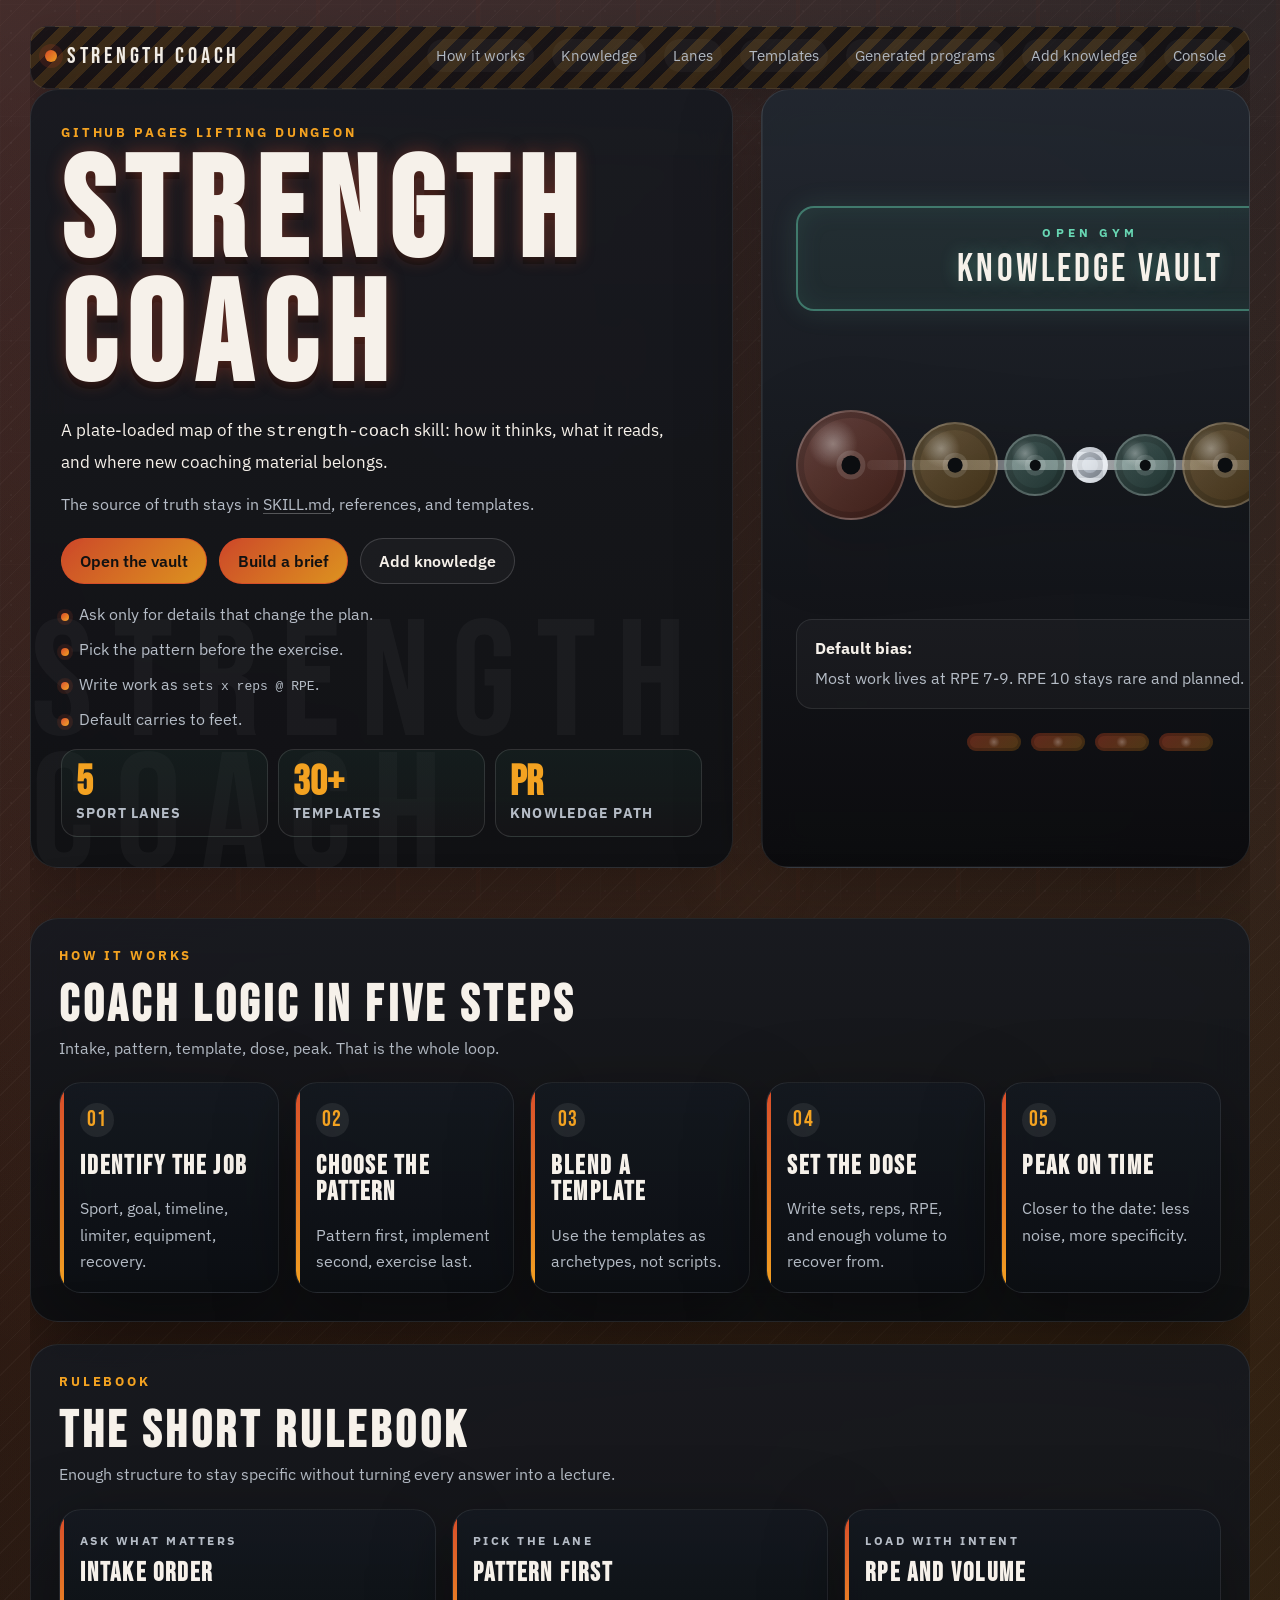
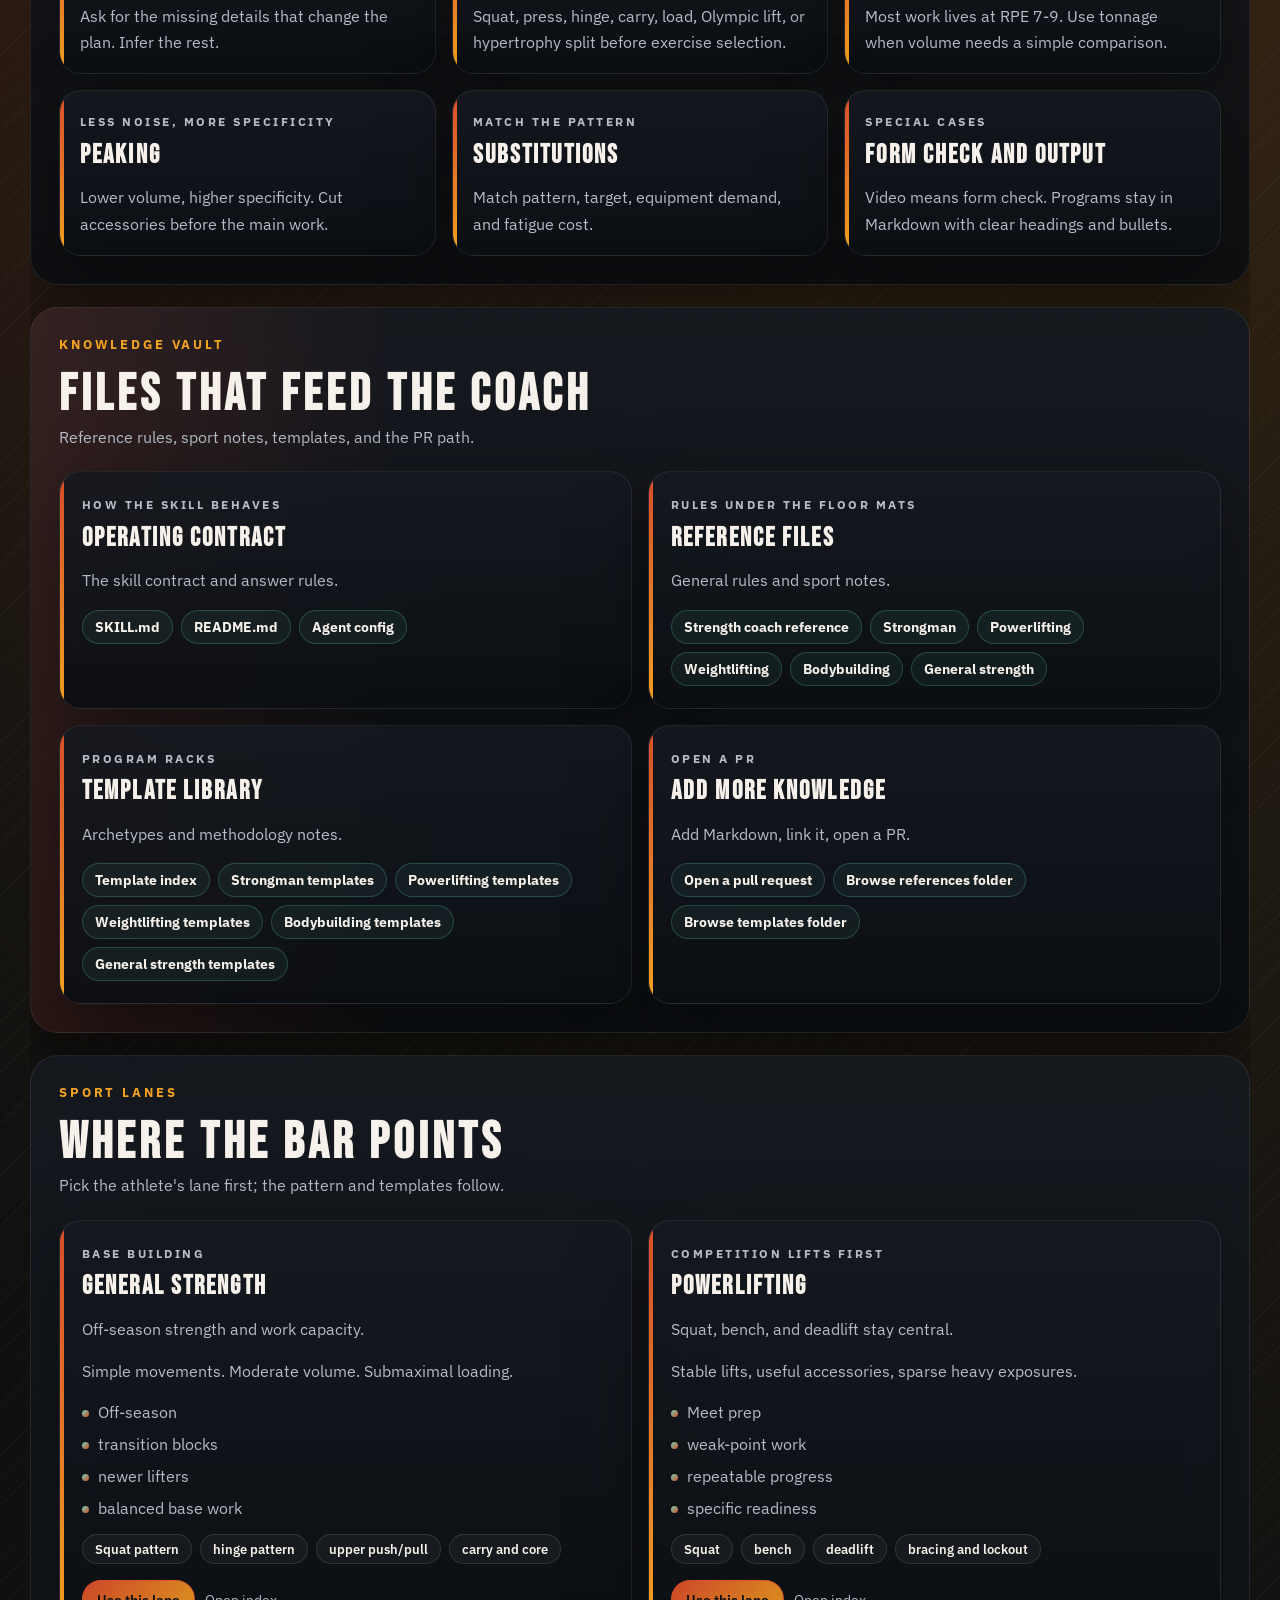
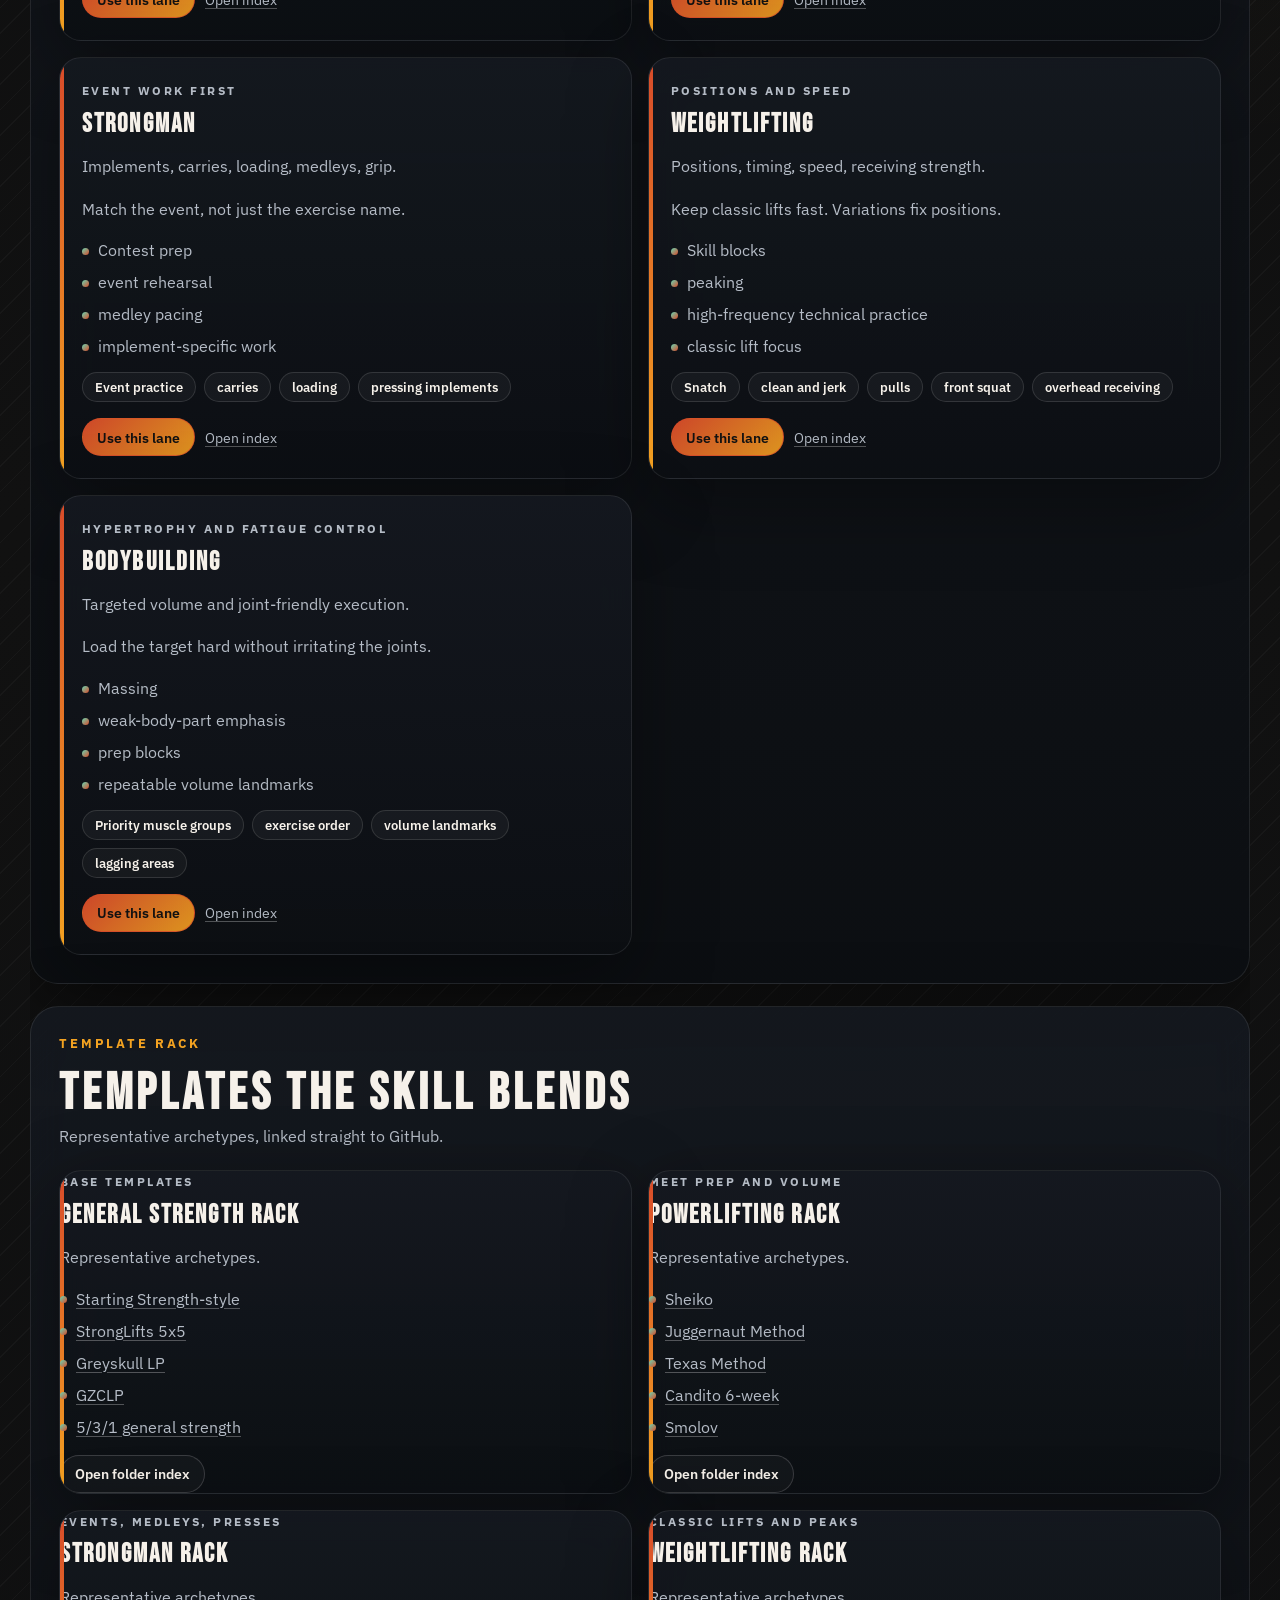
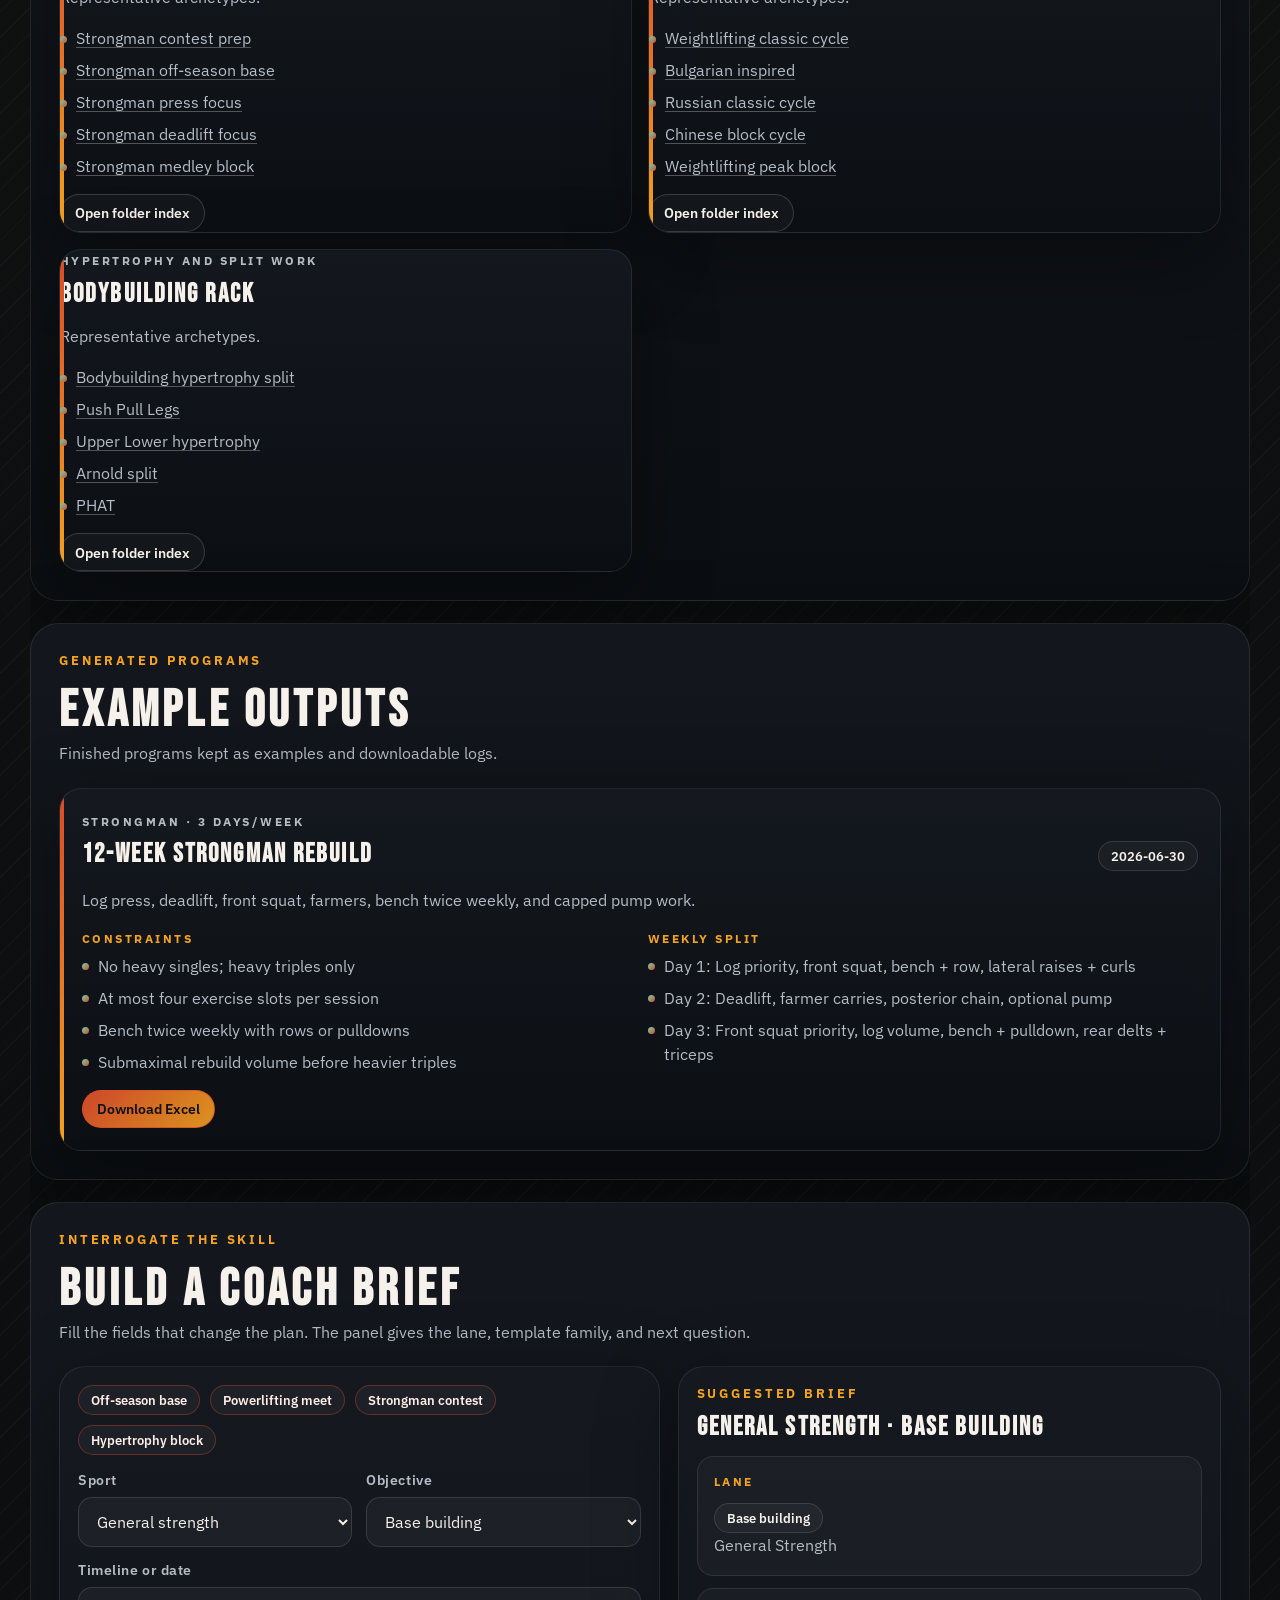
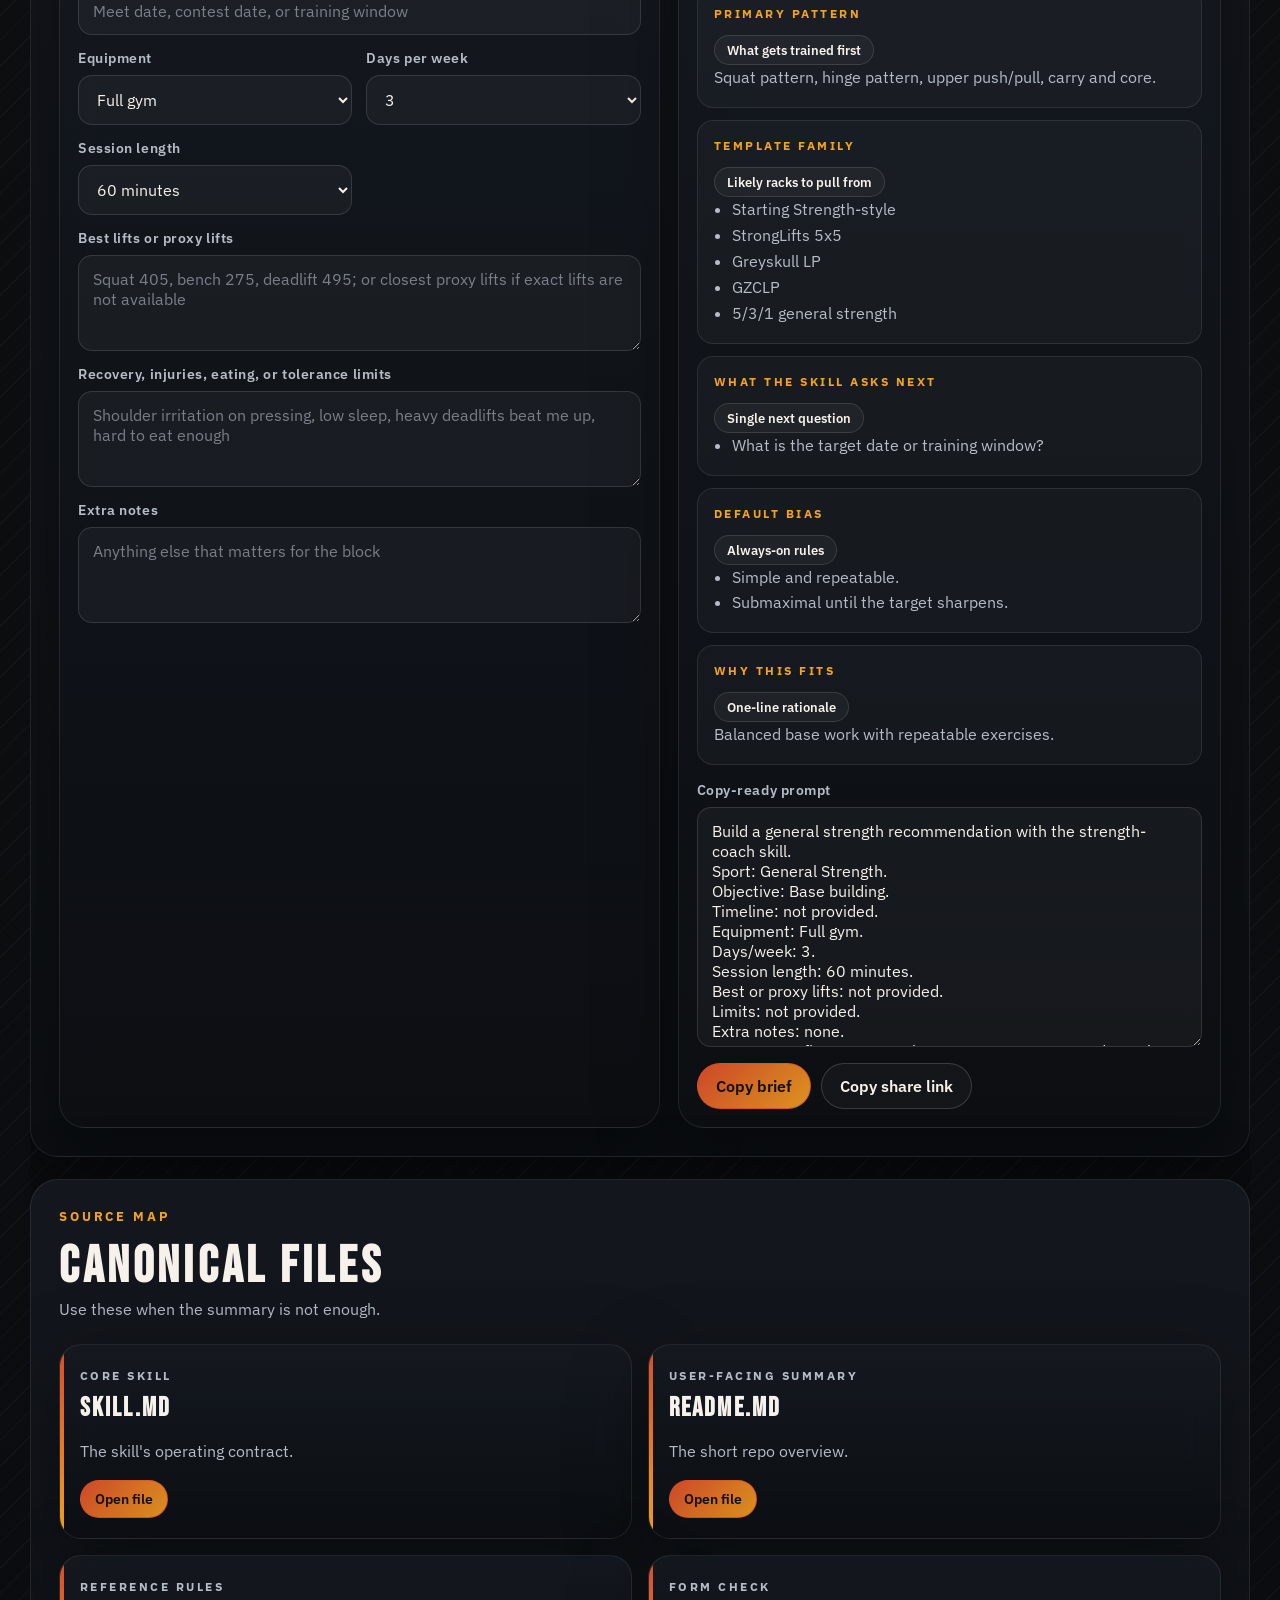
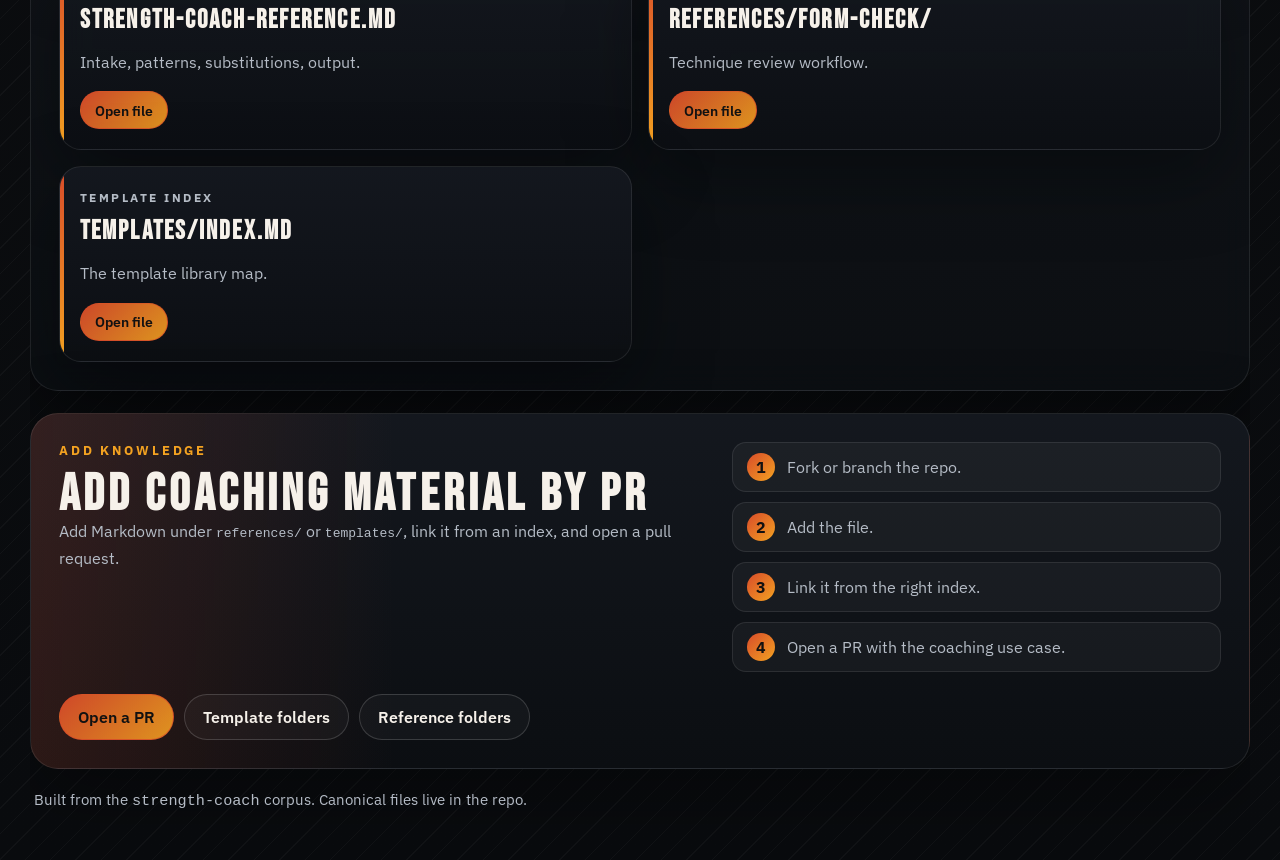
==== commit 959a7772: "Trim website copy" ====
--- a/site/index.html
+++ b/site/index.html
@@ -3,10 +3,10 @@
 <head>
   <meta charset="UTF-8">
   <meta name="viewport" content="width=device-width, initial-scale=1.0">
-  <meta name="description" content="A loud gym-floor GitHub Pages site for the strength-coach skill, its knowledge base, and contribution path.">
+  <meta name="description" content="A gym-floor map for the strength-coach skill, its references, templates, and contribution path.">
   <meta name="theme-color" content="#bf3b22">
   <meta property="og:title" content="Strength Coach Atlas">
-  <meta property="og:description" content="Explore the strength-coach skill, its rules, its knowledge vault, its templates, and how to add more knowledge by PR.">
+  <meta property="og:description" content="Explore the strength-coach skill, its references, templates, and contribution path.">
   <title>Strength Coach Atlas</title>
   <link rel="preconnect" href="https://fonts.googleapis.com">
   <link rel="preconnect" href="https://fonts.gstatic.com" crossorigin>
@@ -22,7 +22,6 @@
       <nav class="topbar" aria-label="Primary">
         <a class="brand" href="#top">Strength Coach</a>
         <div class="topbar__links">
-          <a href="#base-skill">Base skill</a>
           <a href="#how">How it works</a>
           <a href="#knowledge">Knowledge</a>
           <a href="#lanes">Lanes</a>
@@ -38,27 +37,26 @@
           <p class="eyebrow">GitHub Pages lifting dungeon</p>
           <h1>Strength Coach</h1>
           <p class="lede">
-            This site turns the <code>strength-coach</code> skill into a chalky, plate-loaded map of what the skill does,
-            which knowledge it trains from, and where to add more coaching material.
+            A plate-loaded map of the <code>strength-coach</code> skill: how it thinks, what it reads, and where new coaching material belongs.
           </p>
 
           <p class="hero__note">
-            It is a map of the skill, not a replacement for it. The source of truth stays in
+            The source of truth stays in
             <a href="https://github.com/ryanbieber/strength-coach/blob/main/SKILL.md" target="_blank" rel="noreferrer">SKILL.md</a>,
-            the reference files, and the template library. New knowledge belongs in the repo through a pull request.
+            references, and templates.
           </p>
 
           <div class="hero__actions">
-            <a class="button button--primary" href="#knowledge">Open the knowledge vault</a>
-            <a class="button button--primary" href="#console">Interrogate the skill</a>
-            <a class="button" href="#contribute">Add knowledge by PR</a>
+            <a class="button button--primary" href="#knowledge">Open the vault</a>
+            <a class="button button--primary" href="#console">Build a brief</a>
+            <a class="button" href="#contribute">Add knowledge</a>
           </div>
 
           <ul class="hero__bullets" aria-label="Core rules">
-            <li>Ask for sport, goal, timeline, constraints, equipment, frequency, session length, recovery, eating, and best lifts when they matter.</li>
-            <li>Choose the main pattern first, then the exact lift or event variation.</li>
-            <li>Use <code>sets x reps @ RPE</code> and keep most work in the <code>RPE 7-9</code> band.</li>
-            <li>Use feet for carries unless the athlete asks for meters.</li>
+            <li>Ask only for details that change the plan.</li>
+            <li>Pick the pattern before the exercise.</li>
+            <li>Write work as <code>sets x reps @ RPE</code>.</li>
+            <li>Default carries to feet.</li>
           </ul>
 
           <div class="hero__meters" aria-label="Skill coverage">
@@ -72,7 +70,7 @@
             </div>
             <div>
               <strong>PR</strong>
-              <span>to add knowledge</span>
+              <span>knowledge path</span>
             </div>
           </div>
         </div>
@@ -93,7 +91,7 @@
           </div>
           <div class="hero__callout">
             <strong>Default bias:</strong>
-            <span>RPE 7-9 for productive work. RPE 10 is a sparse tool for peaking and specificity.</span>
+            <span>Most work lives at RPE 7-9. RPE 10 stays rare and planned.</span>
           </div>
           <div class="plate-stack" aria-hidden="true">
             <span></span>
@@ -106,46 +104,12 @@
     </header>
 
     <main>
-      <section class="section section--poster" id="base-skill">
-        <div class="section__heading">
-          <p class="eyebrow">Base skill</p>
-          <h2>What the coach does before writing a program</h2>
-          <p class="section__lede">
-            The skill turns a messy training request into a concrete coaching answer. It identifies the sport, goal, timeline,
-            movement pattern, limiting factor, equipment, and recovery budget before it picks lifts, volume, and intensity.
-          </p>
-        </div>
-        <div class="poster-grid">
-          <article class="poster-card">
-            <span>01</span>
-            <h3>Intake</h3>
-            <p>Ask only for details that materially change the plan: event date, training age, injuries, equipment, schedule, sleep, eating, and best lifts.</p>
-          </article>
-          <article class="poster-card">
-            <span>02</span>
-            <h3>Pattern</h3>
-            <p>Choose squat, bench, hinge, overhead, carry, loading, Olympic lift, or hypertrophy pattern before choosing the exact exercise.</p>
-          </article>
-          <article class="poster-card">
-            <span>03</span>
-            <h3>Dose</h3>
-            <p>Program with sets, reps, RPE, volume, and specificity. Heavier absolute loads cost more recovery even at the same RPE.</p>
-          </article>
-          <article class="poster-card">
-            <span>04</span>
-            <h3>Output</h3>
-            <p>Give the athlete a direct recommendation, alternates, why it fits, the next question, and assumptions that would change the answer.</p>
-          </article>
-        </div>
-      </section>
-
       <section class="section" id="how">
         <div class="section__heading">
           <p class="eyebrow">How it works</p>
-          <h2>Coach logic, stripped to five steps</h2>
-          <p class="section__lede">
-            The skill reads like an experienced coach: it asks the questions that change the plan,
-            narrows to the correct pattern, then blends a template to the athlete instead of forcing the athlete into a template.
+          <h2>Coach logic in five steps</h2>
+          <p class="section__lede">
+            Intake, pattern, template, dose, peak. That is the whole loop.
           </p>
         </div>
         <div id="how-grid" class="card-grid"></div>
@@ -154,9 +118,9 @@
       <section class="section" id="rules">
         <div class="section__heading">
           <p class="eyebrow">Rulebook</p>
-          <h2>What the skill cares about</h2>
-          <p class="section__lede">
-            These are the rules that keep the answer specific, recoverable, and sport-aware.
+          <h2>The short rulebook</h2>
+          <p class="section__lede">
+            Enough structure to stay specific without turning every answer into a lecture.
           </p>
         </div>
         <div id="rules-grid" class="card-grid card-grid--three"></div>
@@ -165,10 +129,9 @@
       <section class="section section--vault" id="knowledge">
         <div class="section__heading">
           <p class="eyebrow">Knowledge vault</p>
-          <h2>Open the files that feed the coach</h2>
-          <p class="section__lede">
-            The site links straight to the reference files and template folders. If a coaching method, event family, or replacement rule should exist here,
-            add it to the repo and open a pull request.
+          <h2>Files that feed the coach</h2>
+          <p class="section__lede">
+            Reference rules, sport notes, templates, and the PR path.
           </p>
         </div>
         <div id="knowledge-grid" class="knowledge-grid"></div>
@@ -177,9 +140,9 @@
       <section class="section" id="lanes">
         <div class="section__heading">
           <p class="eyebrow">Sport lanes</p>
-          <h2>Where the skill points the bar</h2>
-          <p class="section__lede">
-            Pick the lane that matches the athlete's goal first. The site uses that to suggest the main pattern and the most likely template family.
+          <h2>Where the bar points</h2>
+          <p class="section__lede">
+            Pick the athlete's lane first; the pattern and templates follow.
           </p>
         </div>
         <div id="lanes-grid" class="lane-grid"></div>
@@ -188,9 +151,9 @@
       <section class="section" id="templates">
         <div class="section__heading">
           <p class="eyebrow">Template rack</p>
-          <h2>The archives the skill blends from</h2>
-          <p class="section__lede">
-            These are the ingested archetypes and example programs behind the skill. The site links to the source files directly on GitHub.
+          <h2>Templates the skill blends</h2>
+          <p class="section__lede">
+            Representative archetypes, linked straight to GitHub.
           </p>
         </div>
         <div id="templates-grid" class="template-grid"></div>
@@ -199,9 +162,9 @@
       <section class="section" id="generated-programs">
         <div class="section__heading">
           <p class="eyebrow">Generated programs</p>
-          <h2>Example outputs from real prompts</h2>
-          <p class="section__lede">
-            Finished programs generated with the skill, kept as readable examples and downloadable training logs.
+          <h2>Example outputs</h2>
+          <p class="section__lede">
+            Finished programs kept as examples and downloadable logs.
           </p>
         </div>
         <div id="generated-programs-grid" class="generated-grid"></div>
@@ -210,9 +173,9 @@
       <section class="section" id="console">
         <div class="section__heading">
           <p class="eyebrow">Interrogate the skill</p>
-          <h2>Build a coach brief in one pass</h2>
-          <p class="section__lede">
-            Fill in the fields that materially change the plan. The panel will suggest the lane, the likely template family, and the next question the skill would ask.
+          <h2>Build a coach brief</h2>
+          <p class="section__lede">
+            Fill the fields that change the plan. The panel gives the lane, template family, and next question.
           </p>
         </div>
 
@@ -328,9 +291,9 @@
       <section class="section" id="sources">
         <div class="section__heading">
           <p class="eyebrow">Source map</p>
-          <h2>Open the files the site is built from</h2>
-          <p class="section__lede">
-            Use these links when you want the canonical text instead of the summary.
+          <h2>Canonical files</h2>
+          <p class="section__lede">
+            Use these when the summary is not enough.
           </p>
         </div>
         <div id="source-grid" class="source-grid"></div>
@@ -340,17 +303,16 @@
         <div class="contribute-panel">
           <div>
             <p class="eyebrow">Add knowledge</p>
-            <h2>Put new coaching material under the bar, then open a PR</h2>
+            <h2>Add coaching material by PR</h2>
             <p class="section__lede">
-              To add more knowledge, edit or add Markdown in <code>references/</code> or <code>templates/</code>,
-              keep the skill rules coherent, and open a pull request against <code>main</code>.
+              Add Markdown under <code>references/</code> or <code>templates/</code>, link it from an index, and open a pull request.
             </p>
           </div>
           <ol class="contribute-steps">
             <li>Fork or branch the repo.</li>
-            <li>Add the knowledge file, template, methodology, or example program.</li>
-            <li>Link it from the relevant index file so the site and skill corpus stay discoverable.</li>
-            <li>Open a PR explaining the coaching use case and any assumptions.</li>
+            <li>Add the file.</li>
+            <li>Link it from the right index.</li>
+            <li>Open a PR with the coaching use case.</li>
           </ol>
           <div class="contribute-actions">
             <a class="button button--primary" href="https://github.com/ryanbieber/strength-coach/compare" target="_blank" rel="noreferrer">Open a PR</a>
@@ -363,7 +325,7 @@
 
     <footer class="footer">
       <p>
-        Built from the <code>strength-coach</code> skill corpus. The canonical files live in the repo; this site is a visual front-end for them.
+        Built from the <code>strength-coach</code> corpus. Canonical files live in the repo.
       </p>
     </footer>
   </div>
